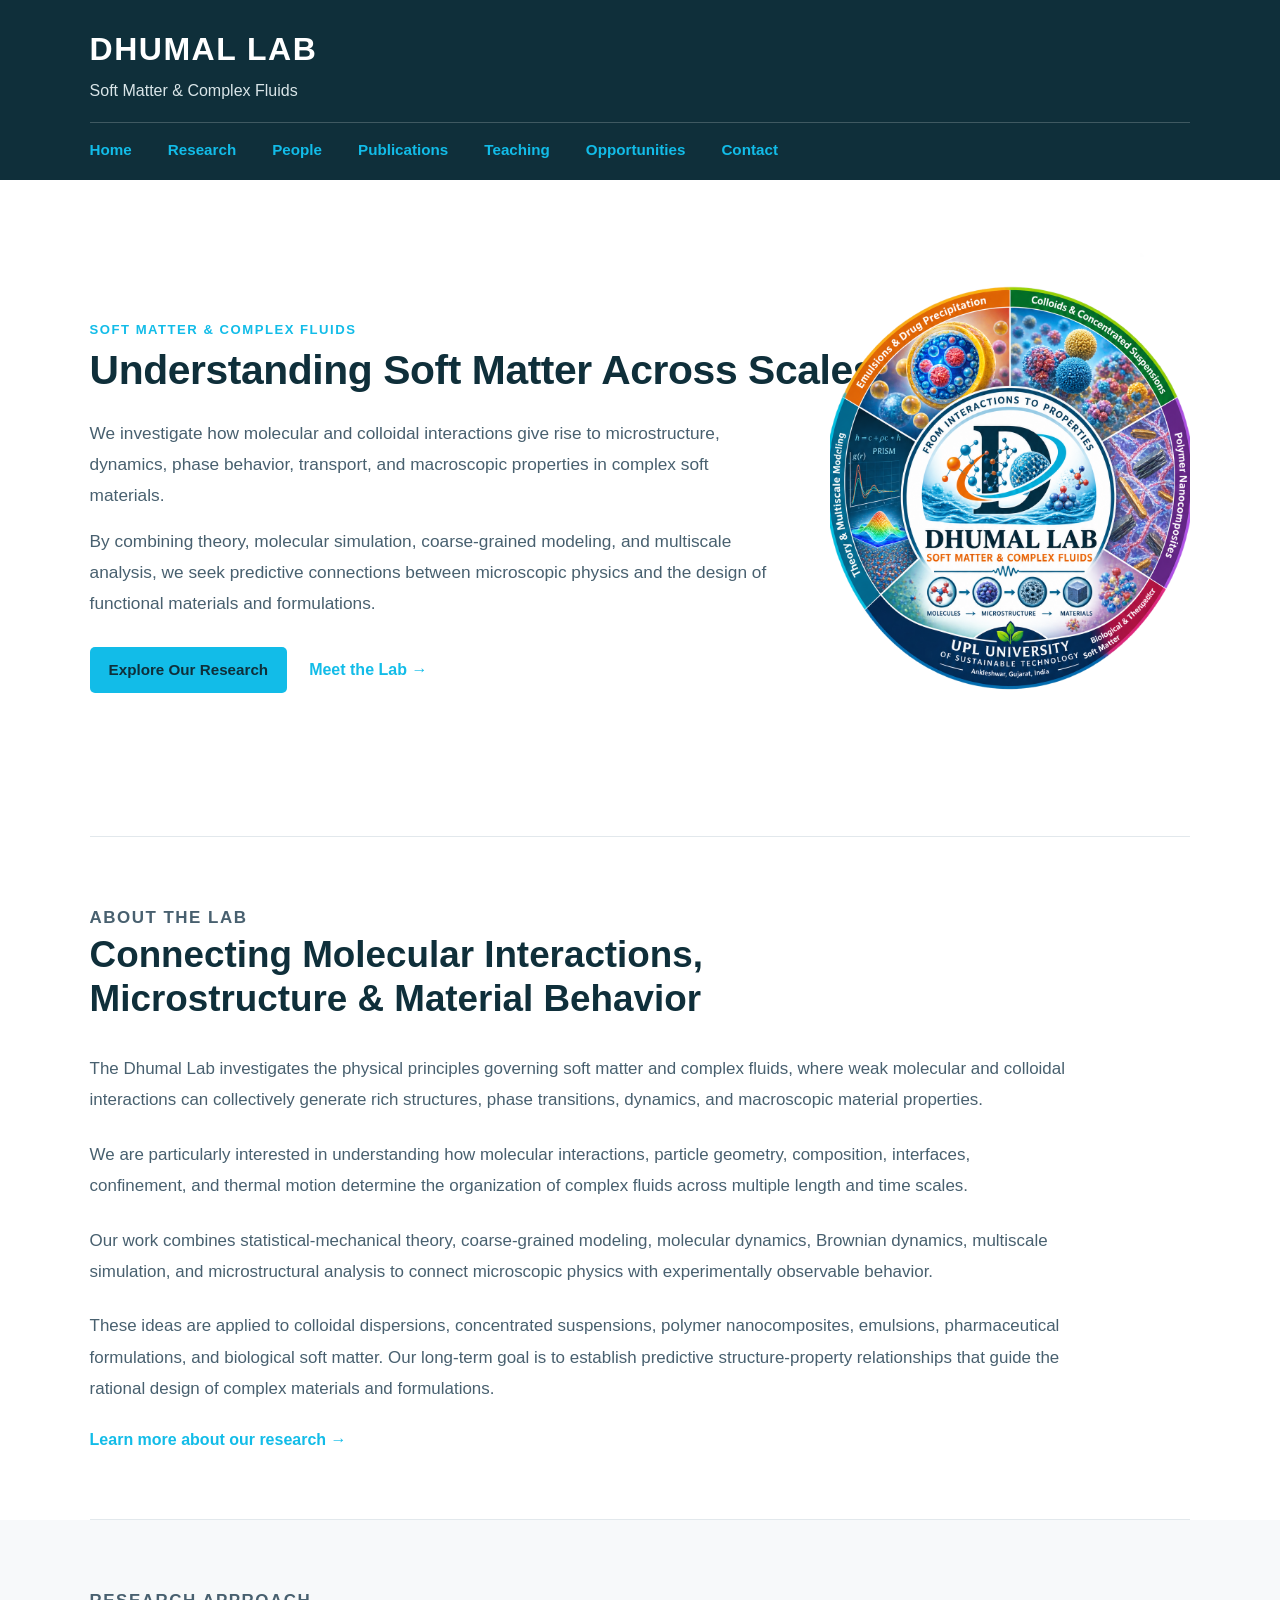
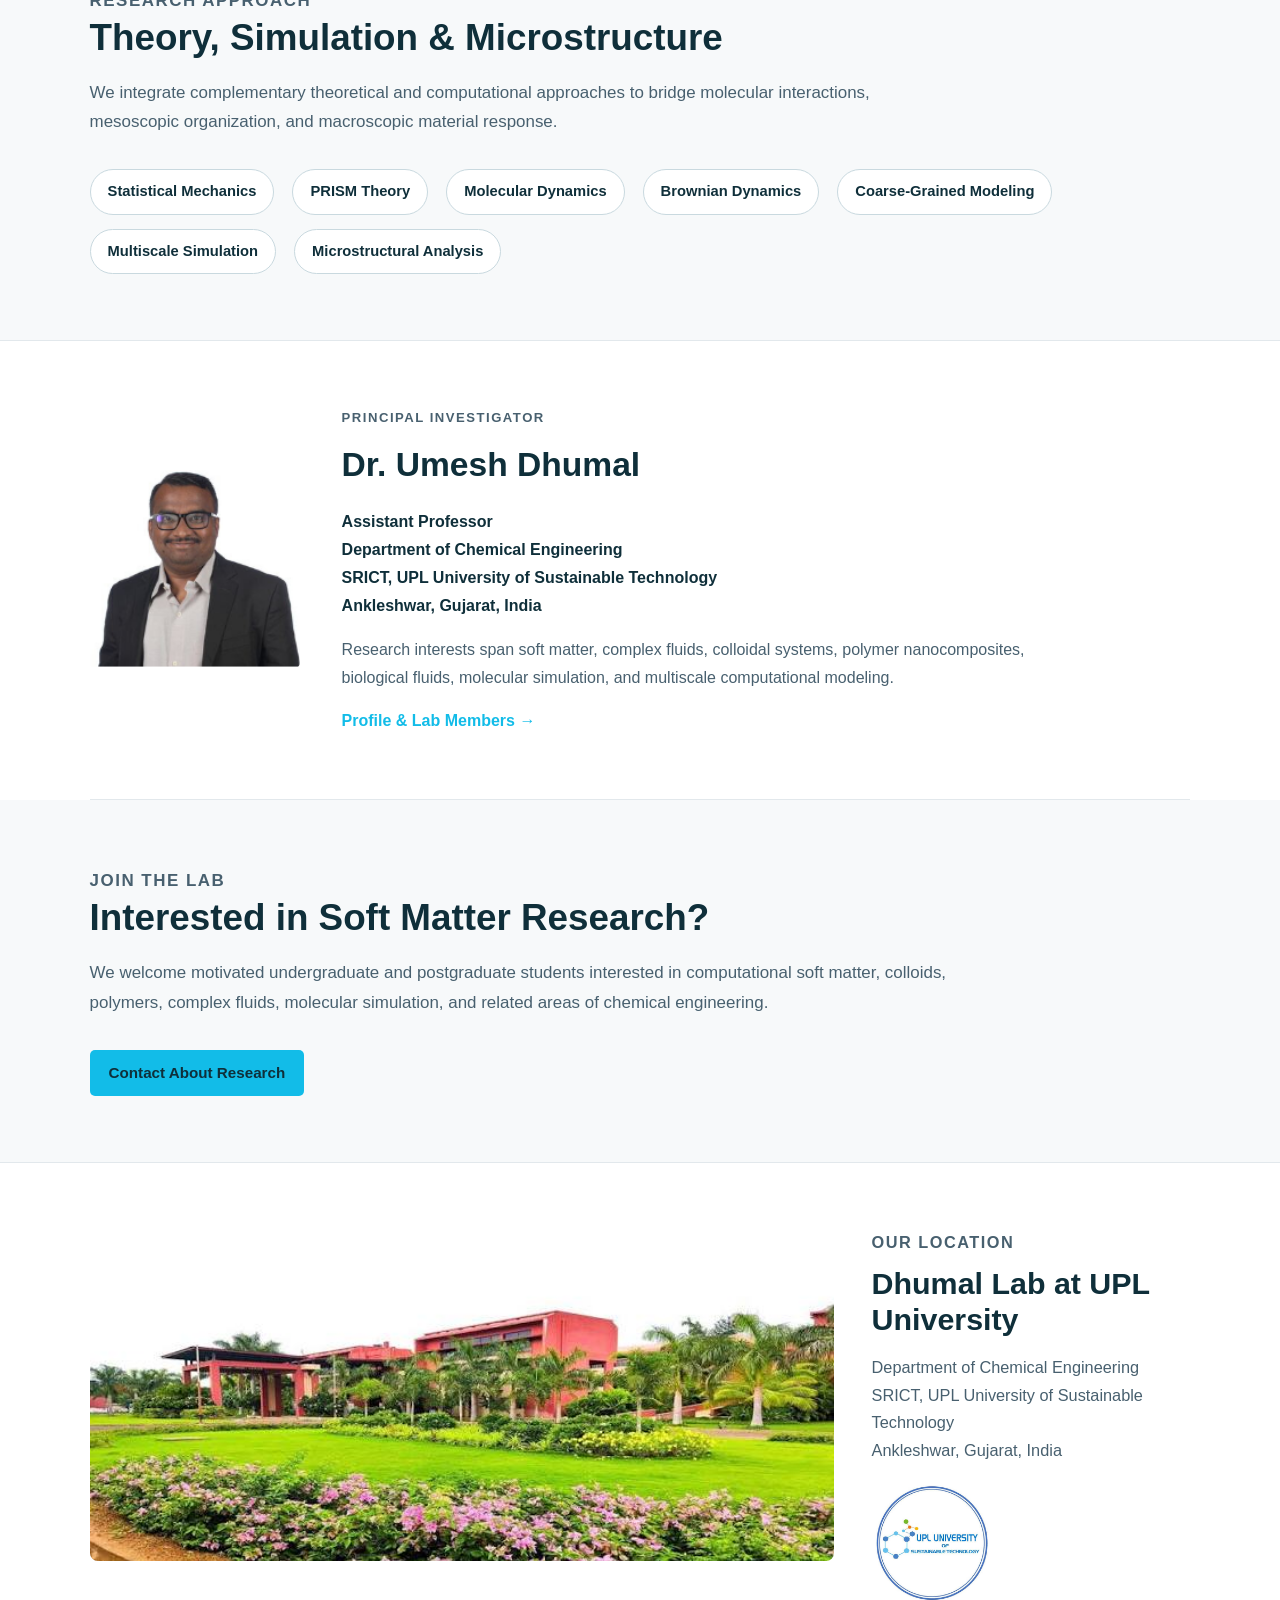
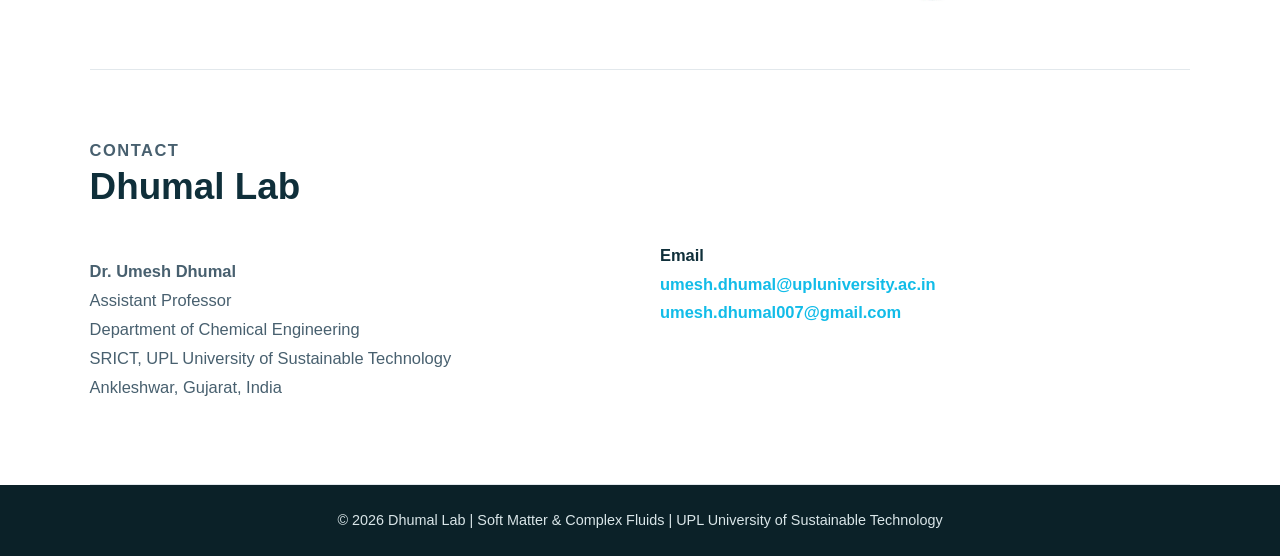
==== index.html @ 32ed4c81 "Update index.html" ====
<!DOCTYPE html>
<html lang="en">

<head>
    <meta charset="UTF-8">

    <meta name="viewport"
          content="width=device-width, initial-scale=1.0">

    <title>Dhumal Lab | Soft Matter &amp; Complex Fluids</title>

    <meta
        name="description"
        content="Dhumal Lab at UPL University of Sustainable Technology studies soft matter and complex fluids using theory, coarse-grained modeling, multiscale simulation, and microstructural analysis."
    >

    <link rel="stylesheet"
          href="./style.css?v=20260811-3">
</head>


<body>


<!-- =========================================================
     HEADER
     ========================================================= -->

<header class="site-header">

    <div class="header-inner">

        <div class="lab-identity">

            <h1>DHUMAL LAB</h1>

            <p>Soft Matter &amp; Complex Fluids</p>

        </div>


      <nav class="site-nav" aria-label="Main navigation">

    <a href="index.html">
        Home
    </a>

    <a href="research.html">
        Research
    </a>

    <a href="people.html">
        People
    </a>

    <a href="index.html#publications">
        Publications
    </a>

    <a href="index.html#teaching">
        Teaching
    </a>

    <a href="index.html#opportunities">
        Opportunities
    </a>

    <a href="index.html#contact">
        Contact
    </a>

</nav>
        </div>

</header>



<!-- =========================================================
     MAIN CONTENT
     ========================================================= -->

<main>


    <!-- =====================================================
         HERO
         ===================================================== -->

    <section class="hero-section">

        <div class="hero-content">


            <div class="hero-text">

                <p class="section-label">
                    Soft Matter &amp; Complex Fluids
                </p>


                <h2>
                    Understanding Soft Matter Across Scales
                </h2>


                <p class="hero-description">

                    We investigate how molecular and colloidal
                    interactions give rise to microstructure,
                    dynamics, phase behavior, transport, and
                    macroscopic properties in complex soft materials.

                </p>


                <p class="hero-description">

                    By combining theory, molecular simulation,
                    coarse-grained modeling, and multiscale analysis,
                    we seek predictive connections between microscopic
                    physics and the design of functional materials
                    and formulations.

                </p>


                <div class="hero-actions">

                    <a class="primary-button"
                       href="research.html">

                        Explore Our Research

                    </a>


                    <a class="text-link"
                       href="people.html">

                        Meet the Lab &rarr;

                    </a>

                </div>

            </div>



            <div class="hero-logo">

                <img
                    src="images/branding/DhumalLab_logo.png"
                    alt="Dhumal Lab Soft Matter and Complex Fluids logo"
                    width="420"
                >

            </div>


        </div>

    </section>



    <!-- =====================================================
         ABOUT THE LAB
         ===================================================== -->

    <section class="lab-overview-section">

        <div class="section-heading">

            <p class="section-label">
                About the Lab
            </p>


            <h2>
                Connecting Molecular Interactions,
                Microstructure &amp; Material Behavior
            </h2>

        </div>


        <div class="lab-overview-content">

            <p>

                The Dhumal Lab investigates the physical principles
                governing soft matter and complex fluids, where weak
                molecular and colloidal interactions can collectively
                generate rich structures, phase transitions, dynamics,
                and macroscopic material properties.

            </p>


            <p>

                We are particularly interested in understanding how
                molecular interactions, particle geometry, composition,
                interfaces, confinement, and thermal motion determine
                the organization of complex fluids across multiple
                length and time scales.

            </p>


            <p>

                Our work combines statistical-mechanical theory,
                coarse-grained modeling, molecular dynamics,
                Brownian dynamics, multiscale simulation, and
                microstructural analysis to connect microscopic physics
                with experimentally observable behavior.

            </p>


            <p>

                These ideas are applied to colloidal dispersions,
                concentrated suspensions, polymer nanocomposites,
                emulsions, pharmaceutical formulations, and
                biological soft matter. Our long-term goal is to
                establish predictive structure-property relationships
                that guide the rational design of complex materials
                and formulations.

            </p>


            <a class="text-link"
               href="research.html">

                Learn more about our research &rarr;

            </a>

        </div>

    </section>



    <!-- =====================================================
         RESEARCH APPROACH
         ===================================================== -->

    <section class="methods-section">

        <div class="section-heading">

            <p class="section-label">
                Research Approach
            </p>


            <h2>
                Theory, Simulation &amp; Microstructure
            </h2>


            <p>

                We integrate complementary theoretical and
                computational approaches to bridge molecular
                interactions, mesoscopic organization, and
                macroscopic material response.

            </p>

        </div>


        <div class="methods-list">

            <span>Statistical Mechanics</span>
            <span>PRISM Theory</span>
            <span>Molecular Dynamics</span>
            <span>Brownian Dynamics</span>
            <span>Coarse-Grained Modeling</span>
            <span>Multiscale Simulation</span>
            <span>Microstructural Analysis</span>

        </div>

    </section>



    <!-- =====================================================
         PRINCIPAL INVESTIGATOR
         ===================================================== -->

    <section class="home-people-preview">

        <div class="home-pi-grid">


            <div class="home-pi-photo">

                <img
                    src="images/people/umesh_dhumal.png"
                    alt="Dr. Umesh Dhumal"
                >

            </div>



            <div class="home-pi-text">

                <p class="section-label">
                    Principal Investigator
                </p>


                <h2>
                    Dr. Umesh Dhumal
                </h2>


                <p class="home-pi-position">

                    Assistant Professor<br>

                    Department of Chemical Engineering<br>

                    SRICT, UPL University of Sustainable Technology<br>

                    Ankleshwar, Gujarat, India

                </p>


                <p>

                    Research interests span soft matter,
                    complex fluids, colloidal systems,
                    polymer nanocomposites, biological fluids,
                    molecular simulation, and multiscale
                    computational modeling.

                </p>


                <a class="text-link"
                   href="people.html">

                    Profile &amp; Lab Members &rarr;

                </a>

            </div>


        </div>

    </section>



    <!-- =====================================================
         OPPORTUNITIES
         ===================================================== -->

    <section id="opportunities"
             class="home-opportunities">

        <div class="section-heading">

            <p class="section-label">
                Join the Lab
            </p>


            <h2>
                Interested in Soft Matter Research?
            </h2>


            <p>

                We welcome motivated undergraduate and postgraduate
                students interested in computational soft matter,
                colloids, polymers, complex fluids, molecular simulation,
                and related areas of chemical engineering.

            </p>

        </div>


        <a class="primary-button"
           href="mailto:umesh.dhumal@upluniversity.ac.in">

            Contact About Research

        </a>

    </section>



    <!-- =====================================================
         CAMPUS
         ===================================================== -->

    <section class="campus-section">

        <div class="campus-image">

            <img
                src="images/campus/UPL_image.jpeg"
                alt="UPL University of Sustainable Technology campus"
            >

        </div>


        <div class="campus-content">

            <p class="section-label">
                Our Location
            </p>


            <h2>
                Dhumal Lab at UPL University
            </h2>


            <p>

                Department of Chemical Engineering<br>

                SRICT, UPL University of Sustainable Technology<br>

                Ankleshwar, Gujarat, India

            </p>


            <div class="campus-university-logo">

                <img
                    src="images/branding/UPL_logo_circle.jpeg"
                    alt="UPL University of Sustainable Technology"
                >

            </div>

        </div>

    </section>



    <!-- =====================================================
         CONTACT
         ===================================================== -->

    <section id="contact"
             class="contact-section">

        <div class="section-heading">

            <p class="section-label">
                Contact
            </p>


            <h2>
                Dhumal Lab
            </h2>

        </div>


        <div class="contact-grid">

            <div>

                <p>

                    <strong>Dr. Umesh Dhumal</strong><br>

                    Assistant Professor<br>

                    Department of Chemical Engineering<br>

                    SRICT, UPL University of Sustainable Technology<br>

                    Ankleshwar, Gujarat, India

                </p>

            </div>


            <div>

                <p class="contact-email">

                    <strong>Email</strong><br>

                    <a href="mailto:umesh.dhumal@upluniversity.ac.in">
                        umesh.dhumal@upluniversity.ac.in
                    </a>

                    <br>

                    <a href="mailto:umesh.dhumal007@gmail.com">
                        umesh.dhumal007@gmail.com
                    </a>

                </p>

            </div>

        </div>

    </section>


</main>



<!-- =========================================================
     FOOTER
     ========================================================= -->

<footer>

    <p>
        &copy; 2026 Dhumal Lab |
        Soft Matter &amp; Complex Fluids |
        UPL University of Sustainable Technology
    </p>

</footer>


</body>

</html>
---- style.css ----
/* =========================================================
   DHUMAL LAB
   Main Stylesheet
   ========================================================= */


/* =========================================================
   GLOBAL
   ========================================================= */

* {
    box-sizing: border-box;
}

html {
    scroll-behavior: smooth;
}

body {
    margin: 0;

    font-family: Arial, Helvetica, sans-serif;
    line-height: 1.6;

    color: #1f2933;
    background-color: #ffffff;
}

img {
    display: block;
    max-width: 100%;
    height: auto;
}


/* =========================================================
   COLORS
   ========================================================= */

:root {
    --dark-teal: #0f2f3a;
    --dark-teal-2: #0b2128;

    --cyan: #12bce8;
    --orange: #f28c28;

    --text-dark: #1f2933;
    --text-medium: #48606f;
    --text-light: #d9e5e8;

    --light-bg: #f7f9fa;
    --lighter-bg: #fbfcfd;

    --border: #e2e8ec;
}


/* =========================================================
   HEADER
   ========================================================= */

.site-header {
    background-color: var(--dark-teal);
    color: #ffffff;

    padding: 24px 7% 18px;
}

.header-inner {
    width: 100%;
    max-width: 1220px;

    margin: 0 auto;
}

.lab-identity h1 {
    margin: 0;

    color: #ffffff;

    font-size: 2rem;
    font-weight: 700;
    letter-spacing: 1.5px;
}

.lab-identity p {
    margin: 3px 0 18px;

    color: var(--text-light);

    font-size: 1rem;
}


/* =========================================================
   NAVIGATION
   ========================================================= */

.site-nav {
    display: flex;
    flex-wrap: wrap;
    align-items: center;

    gap: 10px 36px;

    padding-top: 15px;

    border-top: 1px solid rgba(255, 255, 255, 0.20);
}

.site-nav a,
.site-nav a:link,
.site-nav a:visited {
    color: var(--cyan);

    text-decoration: none;

    font-size: 0.95rem;
    font-weight: 600;
}

.site-nav a:hover,
.site-nav a:focus,
.site-nav a:active {
    color: var(--orange);
}


/* =========================================================
   MAIN
   ========================================================= */

main {
    width: 86%;
    max-width: 1320px;

    margin: 0 auto;
}


/* =========================================================
   GENERAL SECTIONS
   ========================================================= */

section {
    padding: 66px 0;

    border-bottom: 1px solid var(--border);
}

.section-heading {
    max-width: 860px;

    margin-bottom: 32px;
}

.section-label {
    margin: 0 0 8px;

    color: var(--cyan);

    font-size: 0.82rem;
    font-weight: 700;

    letter-spacing: 1.5px;
    text-transform: uppercase;
}

.section-heading h2 {
    margin: 0 0 18px;

    color: var(--dark-teal);

    font-size: 2.3rem;
    line-height: 1.2;
}

.section-heading p {
    margin: 0;

    color: var(--text-medium);

    font-size: 1.06rem;
    line-height: 1.75;
}


/* =========================================================
   BUTTONS / LINKS
   ========================================================= */

.primary-button {
    display: inline-block;

    padding: 11px 19px;

    background-color: var(--cyan);
    color: var(--dark-teal);

    text-decoration: none;

    border-radius: 5px;

    font-size: 0.95rem;
    font-weight: 700;
}

.primary-button:hover,
.primary-button:focus {
    background-color: var(--orange);
    color: #ffffff;
}

.text-link,
.text-link:link,
.text-link:visited {
    color: var(--cyan);

    text-decoration: none;

    font-weight: 700;
}

.text-link:hover,
.text-link:focus {
    color: var(--orange);
}


/* =========================================================
   HERO
   ========================================================= */

.hero-section {
    padding-top: 56px;
    padding-bottom: 60px;
}

.hero-content {
    display: grid;

    grid-template-columns: minmax(0, 1.55fr) minmax(360px, 0.75fr);

    gap: 48px;

    align-items: center;
}

.hero-text {
    min-width: 0;
}

.hero-text h2 {
    margin: 0 0 26px;

    color: var(--dark-teal);

    font-size: 2.55rem;
    line-height: 1.08;

    letter-spacing: -0.4px;

    white-space: nowrap;
}

.hero-description {
    max-width: 760px;

    margin: 0 0 16px;

    color: var(--text-medium);

    font-size: 1.08rem;
    line-height: 1.78;
}

.hero-actions {
    display: flex;
    flex-wrap: wrap;
    align-items: center;

    gap: 22px;

    margin-top: 28px;
}


/* =========================================================
   HERO LAB LOGO
   ========================================================= */

.hero-logo {
    width: 100%;

    display: flex;
    justify-content: center;
    align-items: center;

    padding: 0;
}

.hero-logo img {
    width: 100%;
    max-width: 420px;
    height: auto;

    object-fit: contain;

    margin: 0 auto;
}


/* =========================================================
   ABOUT LAB
   ========================================================= */

.lab-overview-content {
    max-width: 980px;
}

.lab-overview-content p {
    margin: 0 0 23px;

    color: var(--text-medium);

    font-size: 1.06rem;
    line-height: 1.85;
}


/* =========================================================
   METHODS / RESEARCH APPROACH
   ========================================================= */

.methods-section {
    background-color: var(--light-bg);

    margin-left: -8.2%;
    margin-right: -8.2%;

    padding-left: 8.2%;
    padding-right: 8.2%;
}

.methods-list {
    display: flex;
    flex-wrap: wrap;

    gap: 14px 18px;
}

.methods-list span {
    display: inline-block;

    padding: 10px 17px;

    background-color: #ffffff;

    border: 1px solid #c9d9df;
    border-radius: 24px;

    color: var(--dark-teal);

    font-size: 0.92rem;
    font-weight: 600;
}


/* =========================================================
   HOMEPAGE PI PREVIEW
   ========================================================= */

.home-pi-grid {
    display: grid;

    grid-template-columns: 210px 1fr;

    gap: 42px;

    align-items: center;
}

.home-pi-photo img {
    width: 100%;
    max-width: 210px;

    border-radius: 8px;
}

.home-pi-text h2 {
    margin: 0 0 14px;

    color: var(--dark-teal);

    font-size: 2.1rem;
}

.home-pi-text p {
    max-width: 720px;

    color: var(--text-medium);

    line-height: 1.75;
}

.home-pi-position {
    color: var(--dark-teal) !important;

    font-weight: 600;
}


/* =========================================================
   OPPORTUNITIES
   ========================================================= */

.home-opportunities {
    background-color: var(--light-bg);

    margin-left: -8.2%;
    margin-right: -8.2%;

    padding-left: 8.2%;
    padding-right: 8.2%;
}


/* =========================================================
   CAMPUS
   ========================================================= */

.campus-section {
    display: grid;

    grid-template-columns: minmax(0, 1.4fr) minmax(240px, 0.6fr);

    gap: 38px;

    align-items: center;
}

.campus-image {
    overflow: hidden;

    border-radius: 8px;
}

.campus-image img {
    width: 100%;
    height: 290px;

    object-fit: cover;
}

.campus-content h2 {
    margin: 0 0 16px;

    color: var(--dark-teal);

    font-size: 1.9rem;
    line-height: 1.2;
}

.campus-content p {
    color: var(--text-medium);

    font-size: 1.02rem;
    line-height: 1.7;
}

.campus-university-logo {
    display: flex;
    justify-content: flex-start;

    margin-top: 18px;
}

.campus-university-logo img {
    width: 120px;
    height: 120px;

    object-fit: contain;

    border-radius: 50%;
}


/* =========================================================
   CONTACT
   ========================================================= */

.contact-grid {
    display: grid;

    grid-template-columns: 1fr 1fr;

    gap: 40px;
}

.contact-section p {
    color: var(--text-medium);

    font-size: 1.03rem;
    line-height: 1.75;
}

.contact-email {
    margin-top: 0;
}

.contact-email strong {
    color: var(--dark-teal);
}

.contact-email a,
.contact-email a:link,
.contact-email a:visited {
    color: var(--cyan);

    text-decoration: none;

    font-weight: 600;
}

.contact-email a:hover,
.contact-email a:focus {
    color: var(--orange);
}


/* =========================================================
   RESEARCH PAGE
   ========================================================= */

.page-intro {
    display: grid;

    grid-template-columns: 1fr 0.8fr;

    gap: 45px;

    align-items: center;
}

.research-theme-large img {
    width: 100%;
    max-width: 500px;

    object-fit: contain;
}

.research-grid {
    display: grid;

    grid-template-columns: repeat(2, minmax(0, 1fr));

    gap: 30px;
}

.research-card {
    overflow: hidden;

    background-color: #ffffff;

    border: 1px solid var(--border);
    border-radius: 8px;
}

.research-image {
    min-height: 250px;

    display: flex;
    align-items: center;
    justify-content: center;

    padding: 20px;

    background-color: var(--lighter-bg);

    border-bottom: 1px solid var(--border);
}

.research-image img {
    width: 100%;
    max-height: 275px;

    object-fit: contain;
}

.research-card-content {
    padding: 25px 27px 28px;
}

.research-card-label {
    margin: 0 0 7px;

    color: var(--orange);

    font-size: 0.78rem;
    font-weight: 700;

    text-transform: uppercase;
}

.research-card h3 {
    margin: 0 0 15px;

    color: var(--dark-teal);

    font-size: 1.35rem;
}

.research-card p {
    margin: 0;

    color: var(--text-medium);

    line-height: 1.7;
}


/* =========================================================
   PREVIOUS RESEARCH
   ========================================================= */

.past-research-preview {
    background-color: var(--light-bg);

    margin-left: -8.2%;
    margin-right: -8.2%;

    padding-left: 8.2%;
    padding-right: 8.2%;
}

.past-research-grid {
    display: grid;

    grid-template-columns: repeat(2, minmax(0, 1fr));

    gap: 28px;
}

.past-research-item {
    padding: 22px;

    background-color: #ffffff;

    border: 1px solid var(--border);
    border-radius: 8px;
}

.past-research-item img {
    width: 100%;
    height: 230px;

    margin-bottom: 18px;

    object-fit: contain;
}

.past-research-item h3 {
    margin: 0 0 12px;

    color: var(--dark-teal);

    font-size: 1.25rem;
}

.past-research-item p {
    margin: 0;

    color: var(--text-medium);

    line-height: 1.7;
}


/* =========================================================
   PEOPLE PAGE
   ========================================================= */

.page-intro-simple {
    padding-bottom: 50px;
}

.person-profile {
    display: grid;

    grid-template-columns: 270px 1fr;

    gap: 42px;

    align-items: start;
}

.person-photo img {
    width: 100%;
    max-width: 270px;

    border-radius: 8px;
}

.person-details h3 {
    margin: 0 0 10px;

    color: var(--dark-teal);

    font-size: 1.65rem;
}

.person-title {
    color: var(--dark-teal) !important;

    font-weight: 600;
}

.person-details p {
    max-width: 760px;

    color: var(--text-medium);

    line-height: 1.75;
}

.person-contact {
    margin-top: 24px;
}

.person-contact a,
.person-contact a:link,
.person-contact a:visited {
    color: var(--cyan);

    text-decoration: none;

    font-weight: 600;
}

.person-contact a:hover,
.person-contact a:focus {
    color: var(--orange);
}


/* =========================================================
   PROFILE RESEARCH INTERESTS
   ========================================================= */

.profile-research-block {
    margin-top: 24px;
}

.profile-research-block h4 {
    margin: 0 0 12px;

    color: var(--dark-teal);

    font-size: 1.05rem;
    font-weight: 700;
}

.profile-research-block p {
    margin-top: 0;
    margin-bottom: 18px;
}


/* =========================================================
   COMPACT SECTION HEADINGS
   ========================================================= */

.compact-heading {
    margin-bottom: 18px;
}

.compact-heading h2 {
    margin-bottom: 0;

    font-size: 1.4rem;
}


/* =========================================================
   EDUCATION & PROFESSIONAL EXPERIENCE
   ========================================================= */

.academic-list {
    max-width: 1000px;
}

.academic-item {
    padding: 16px 0;

    border-bottom: 1px solid var(--border);
}

.academic-item:first-child {
    padding-top: 0;
}

.academic-item:last-child {
    border-bottom: none;
}

.academic-item h3 {
    margin: 0 0 5px;

    color: var(--dark-teal);

    font-size: 1rem;
    font-weight: 700;
    line-height: 1.4;
}

.academic-year {
    display: inline-block;

    min-width: 110px;

    margin-right: 12px;

    color: var(--orange);

    font-size: 0.92rem;
    font-weight: 700;
}

.academic-institution {
    margin: 0 0 0 122px !important;

    color: var(--text-medium) !important;

    font-size: 0.95rem !important;
    line-height: 1.55 !important;
}

.academic-honor {
    margin: 2px 0 0 122px !important;

    color: var(--text-medium) !important;

    font-size: 0.91rem !important;
    font-style: italic;
    line-height: 1.5 !important;
}

.experience-section {
    background-color: var(--light-bg);

    margin-left: -8.2%;
    margin-right: -8.2%;

    padding-left: 8.2%;
    padding-right: 8.2%;
}


/* =========================================================
   PEOPLE INTERESTS / EXPERTISE
   ========================================================= */

.people-interests-section {
    background-color: var(--light-bg);

    margin-left: -8.2%;
    margin-right: -8.2%;

    padding-left: 8.2%;
    padding-right: 8.2%;
}


/* =========================================================
   STUDENTS PLACEHOLDER
   ========================================================= */

.students-placeholder {
    max-width: 760px;

    padding: 20px 22px;

    background-color: var(--light-bg);

    border: 1px solid var(--border);
    border-radius: 8px;
}

.students-placeholder p {
    margin: 0;

    color: var(--text-medium);
}


/* =========================================================
   FOOTER
   ========================================================= */

footer {
    background-color: var(--dark-teal-2);
    color: var(--text-light);

    text-align: center;

    padding: 24px 7%;
}

footer p {
    margin: 0;

    font-size: 0.9rem;
}


/* =========================================================
   TABLET
   ========================================================= */

@media (max-width: 1100px) {

    .hero-text h2 {
        font-size: 2.2rem;
    }

    .hero-logo img {
        max-width: 360px;
    }
}


@media (max-width: 950px) {

    .hero-content {
        grid-template-columns: 1fr;
    }

    .hero-text h2 {
        white-space: normal;
        font-size: 2.4rem;
    }

    .hero-logo img {
        max-width: 330px;
    }

    .campus-section,
    .page-intro {
        grid-template-columns: 1fr;
    }

    .research-grid,
    .past-research-grid {
        grid-template-columns: 1fr;
    }

    .home-pi-grid {
        grid-template-columns: 1fr;
    }

    .home-pi-photo img {
        max-width: 190px;
    }
}


/* =========================================================
   MOBILE
   ========================================================= */

@media (max-width: 650px) {

    main {
        width: 90%;
    }

    section {
        padding: 52px 0;
    }

    .lab-identity h1 {
        font-size: 1.65rem;
    }

    .lab-identity p {
        font-size: 0.9rem;
    }

    .site-nav {
        gap: 8px 18px;
    }

    .site-nav a {
        font-size: 0.88rem;
    }

    .hero-text h2 {
        font-size: 2rem;
        white-space: normal;
    }

    .hero-logo img {
        max-width: 280px;
    }

    .hero-actions {
        flex-direction: column;
        align-items: flex-start;

        gap: 14px;
    }

    .methods-section,
    .past-research-preview,
    .home-opportunities,
    .people-interests-section,
    .experience-section {
        margin-left: -6%;
        margin-right: -6%;

        padding-left: 6%;
        padding-right: 6%;
    }

    .contact-grid,
    .person-profile {
        grid-template-columns: 1fr;
    }

    .person-photo img {
        max-width: 230px;
    }

    .campus-image img {
        height: 220px;
    }

    .campus-university-logo img {
        width: 100px;
        height: 100px;
    }

    .compact-heading h2 {
        font-size: 1.3rem;
    }

    .academic-year {
        display: block;

        min-width: 0;

        margin-right: 0;
        margin-bottom: 3px;
    }

    .academic-institution,
    .academic-honor {
        margin-left: 0 !important;
    }
}
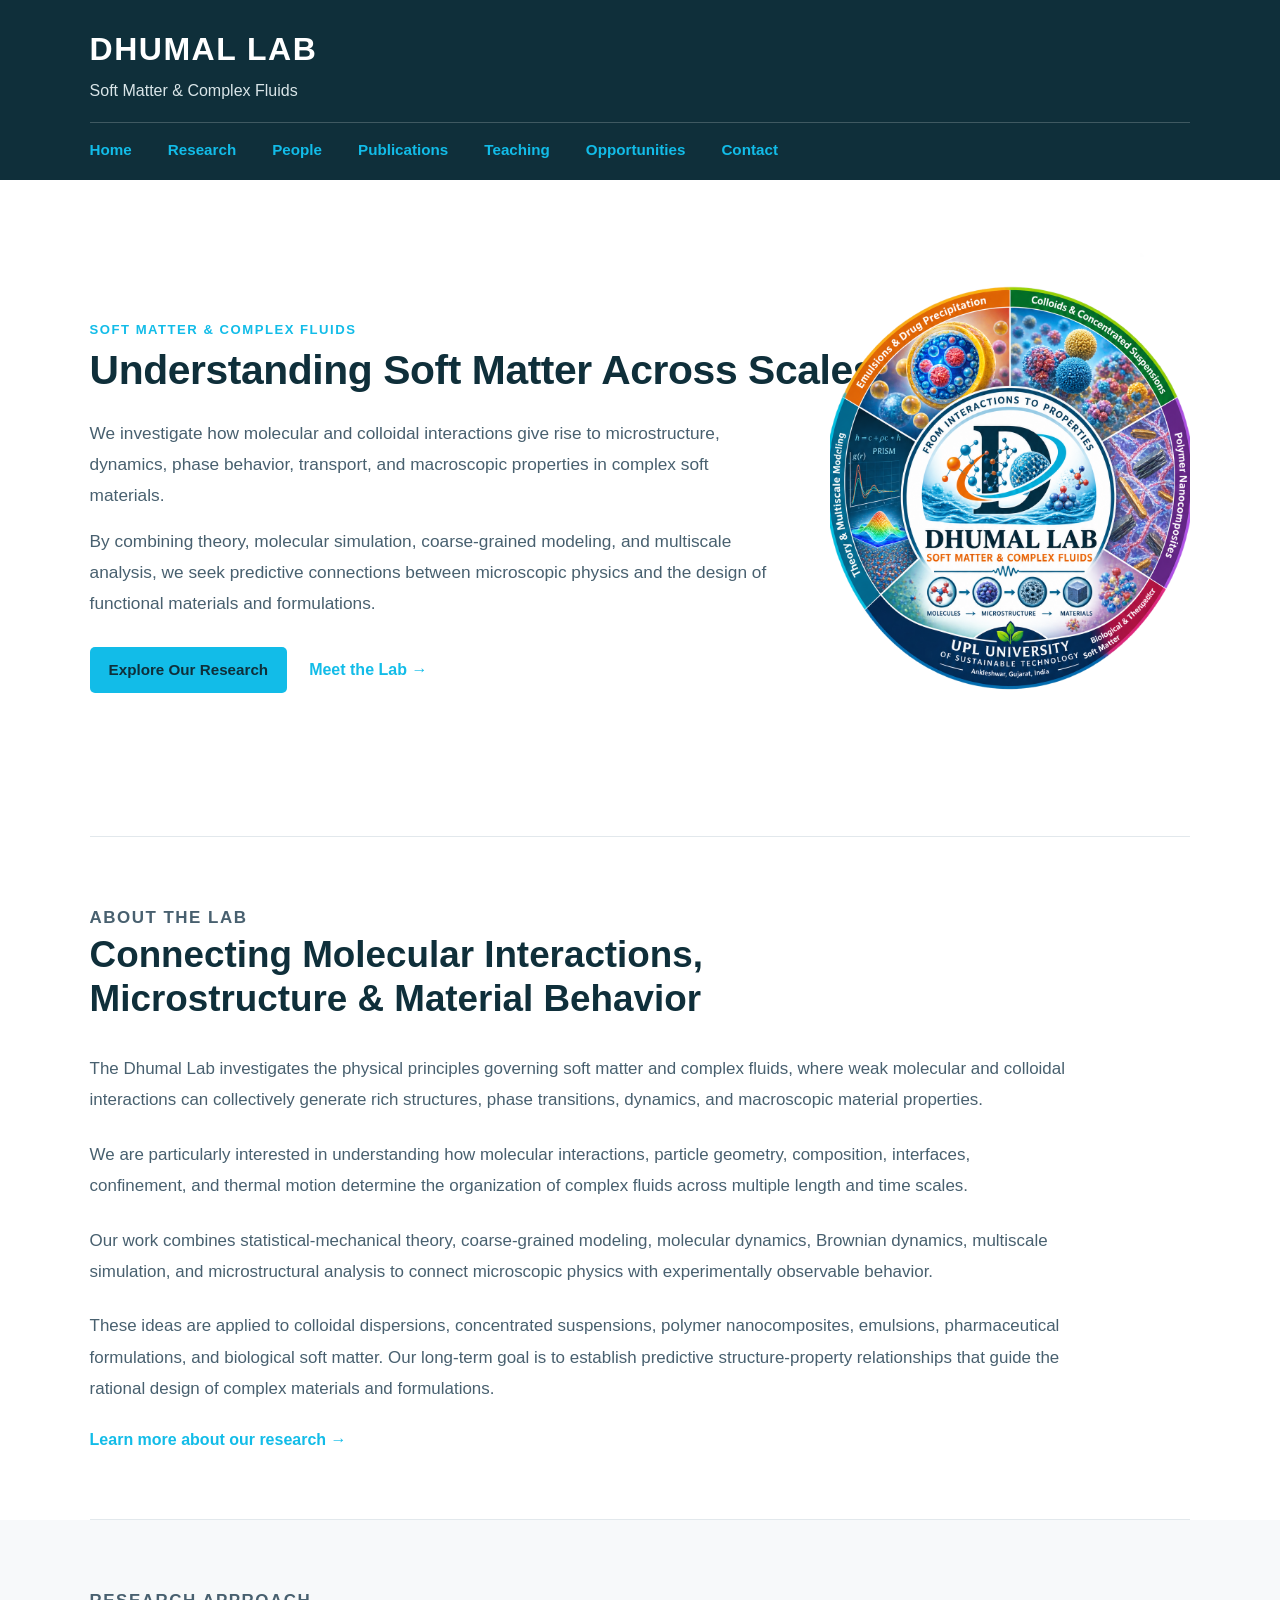
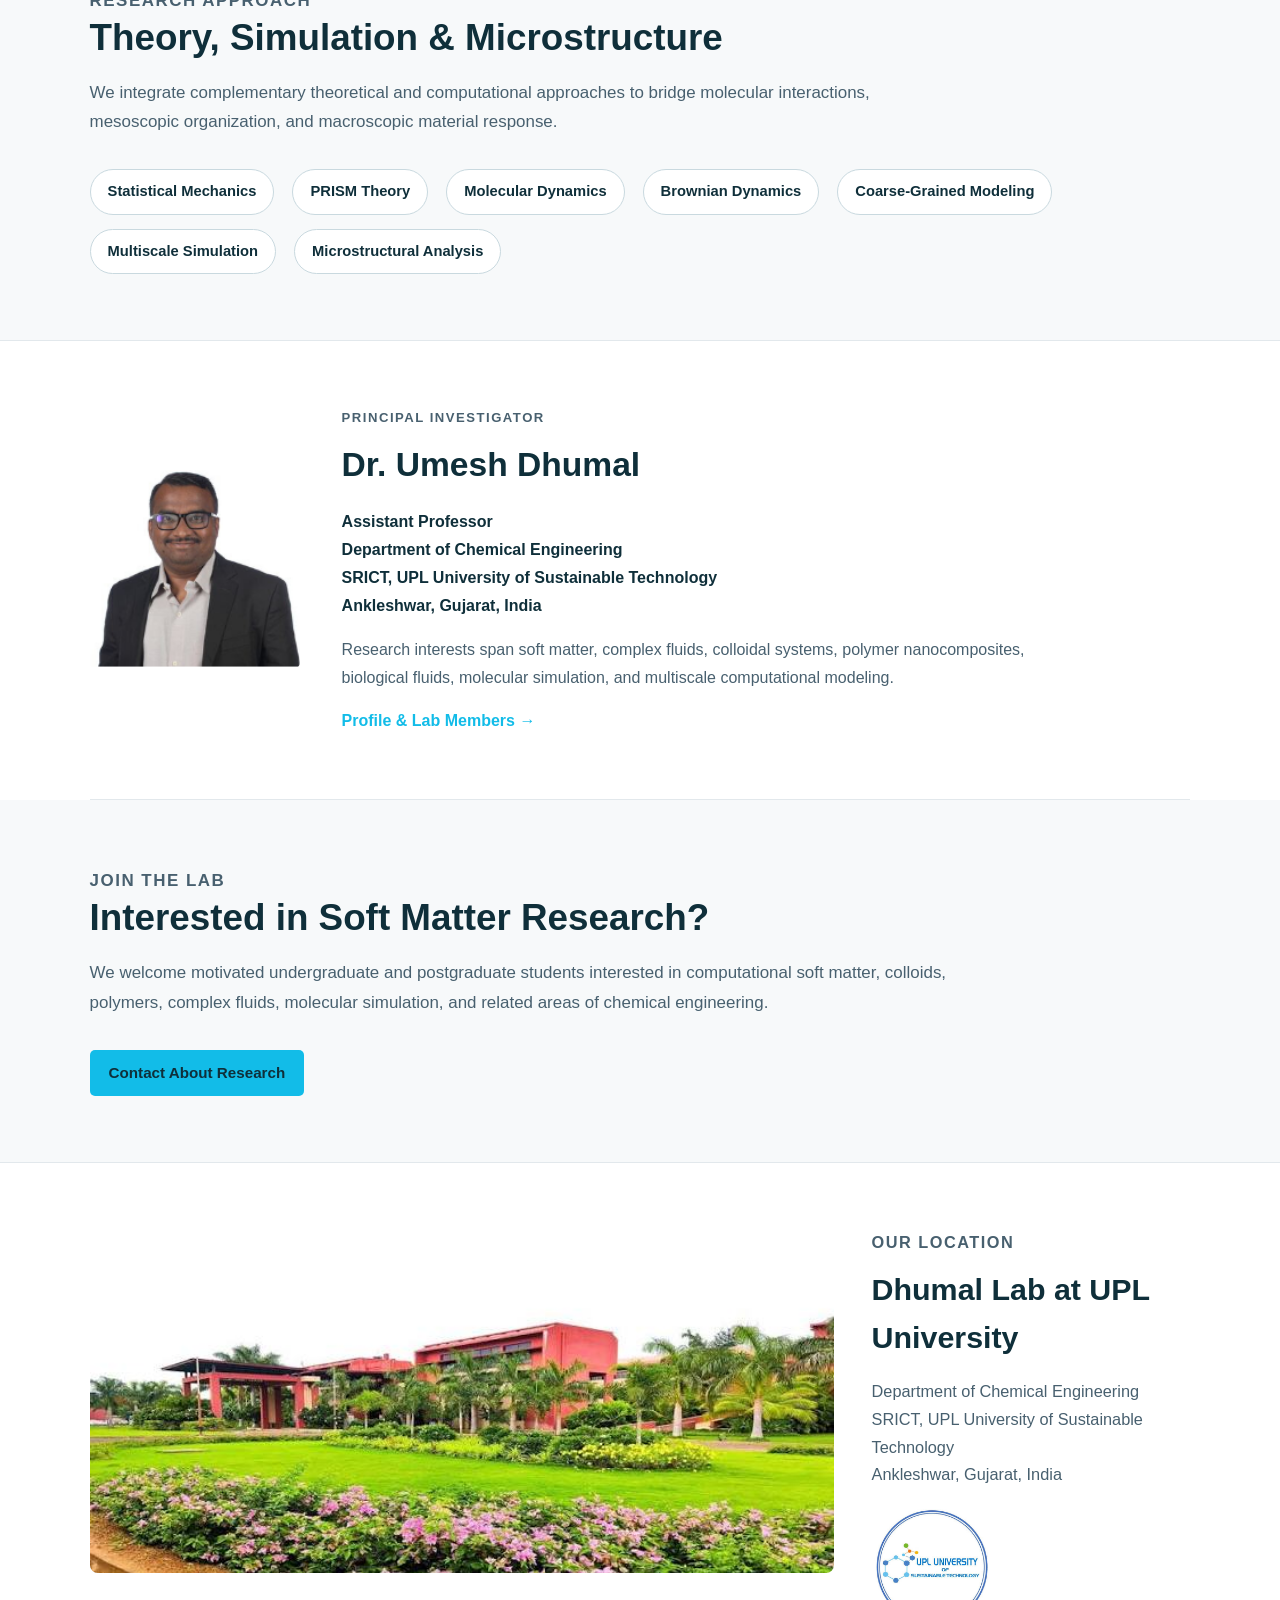
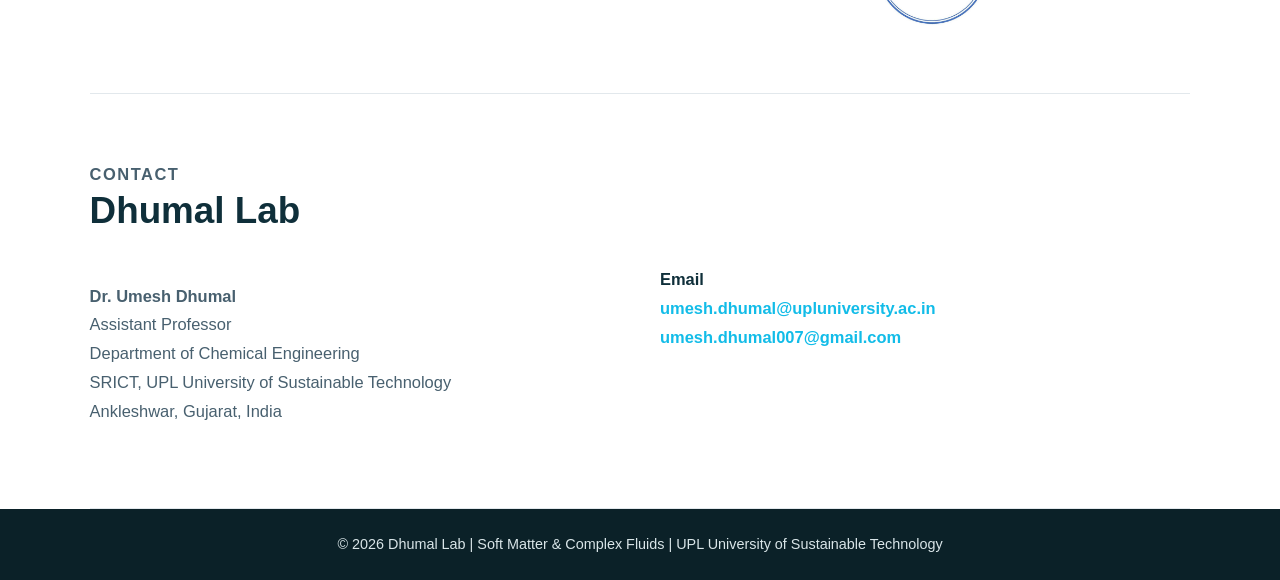
==== commit a4920e8d: "Update index.html" ====
--- a/index.html
+++ b/index.html
@@ -39,34 +39,48 @@
         </div>
 
 
-      <nav class="site-nav" aria-label="Main navigation">
-
-    <a href="index.html">
+<nav class="site-nav" aria-label="Main navigation">
+
+    <a href="/DhumalLab_SoftMatter/index.html">
+
         Home
+
     </a>
 
-    <a href="research.html">
+    <a href="/DhumalLab_SoftMatter/research.html">
+
         Research
+
     </a>
 
-    <a href="people.html">
+    <a href="/DhumalLab_SoftMatter/people.html">
+
         People
+
     </a>
 
-    <a href="index.html#publications">
+    <a href="/DhumalLab_SoftMatter/publications.html">
+
         Publications
+
     </a>
-
-    <a href="index.html#teaching">
-        Teaching
+     
+    <a href="/DhumalLab_SoftMatter/teaching.html">
+     
+         Teaching
+           
+     </a>
+
+    <a href="/DhumalLab_SoftMatter/index.html#opportunities">
+
+        Opportunities
+
     </a>
 
-    <a href="index.html#opportunities">
-        Opportunities
-    </a>
-
-    <a href="index.html#contact">
+    <a href="/DhumalLab_SoftMatter/index.html#contact">
+
         Contact
+
     </a>
 
 </nav>
--- a/style.css
+++ b/style.css
@@ -1,11 +1,11 @@
 /* =========================================================
    DHUMAL LAB
-   Main Stylesheet
-   ========================================================= */
-
-
-/* =========================================================
-   GLOBAL
+   Main Website Stylesheet
+   ========================================================= */
+
+
+/* =========================================================
+   1. GLOBAL
    ========================================================= */
 
 * {
@@ -34,7 +34,7 @@
 
 
 /* =========================================================
-   COLORS
+   2. COLORS
    ========================================================= */
 
 :root {
@@ -56,7 +56,7 @@
 
 
 /* =========================================================
-   HEADER
+   3. HEADER
    ========================================================= */
 
 .site-header {
@@ -93,7 +93,7 @@
 
 
 /* =========================================================
-   NAVIGATION
+   4. NAVIGATION
    ========================================================= */
 
 .site-nav {
@@ -127,7 +127,7 @@
 
 
 /* =========================================================
-   MAIN
+   5. MAIN
    ========================================================= */
 
 main {
@@ -139,7 +139,7 @@
 
 
 /* =========================================================
-   GENERAL SECTIONS
+   6. GENERAL SECTIONS
    ========================================================= */
 
 section {
@@ -186,7 +186,22 @@
 
 
 /* =========================================================
-   BUTTONS / LINKS
+   7. COMPACT HEADINGS
+   ========================================================= */
+
+.compact-heading {
+    margin-bottom: 20px;
+}
+
+.compact-heading h2 {
+    margin-bottom: 8px;
+
+    font-size: 1.45rem;
+}
+
+
+/* =========================================================
+   8. BUTTONS / LINKS
    ========================================================= */
 
 .primary-button {
@@ -228,7 +243,7 @@
 
 
 /* =========================================================
-   HERO
+   9. HERO
    ========================================================= */
 
 .hero-section {
@@ -239,7 +254,9 @@
 .hero-content {
     display: grid;
 
-    grid-template-columns: minmax(0, 1.55fr) minmax(360px, 0.75fr);
+    grid-template-columns:
+        minmax(0, 1.55fr)
+        minmax(360px, 0.75fr);
 
     gap: 48px;
 
@@ -286,7 +303,7 @@
 
 
 /* =========================================================
-   HERO LAB LOGO
+   10. HERO LAB LOGO
    ========================================================= */
 
 .hero-logo {
@@ -295,8 +312,6 @@
     display: flex;
     justify-content: center;
     align-items: center;
-
-    padding: 0;
 }
 
 .hero-logo img {
@@ -311,7 +326,7 @@
 
 
 /* =========================================================
-   ABOUT LAB
+   11. ABOUT LAB
    ========================================================= */
 
 .lab-overview-content {
@@ -329,7 +344,7 @@
 
 
 /* =========================================================
-   METHODS / RESEARCH APPROACH
+   12. METHODS / RESEARCH APPROACH
    ========================================================= */
 
 .methods-section {
@@ -367,7 +382,7 @@
 
 
 /* =========================================================
-   HOMEPAGE PI PREVIEW
+   13. HOMEPAGE PI PREVIEW
    ========================================================= */
 
 .home-pi-grid {
@@ -411,7 +426,7 @@
 
 
 /* =========================================================
-   OPPORTUNITIES
+   14. OPPORTUNITIES
    ========================================================= */
 
 .home-opportunities {
@@ -426,13 +441,15 @@
 
 
 /* =========================================================
-   CAMPUS
+   15. CAMPUS
    ========================================================= */
 
 .campus-section {
     display: grid;
 
-    grid-template-columns: minmax(0, 1.4fr) minmax(240px, 0.6fr);
+    grid-template-columns:
+        minmax(0, 1.4fr)
+        minmax(240px, 0.6fr);
 
     gap: 38px;
 
@@ -458,7 +475,6 @@
     color: var(--dark-teal);
 
     font-size: 1.9rem;
-    line-height: 1.2;
 }
 
 .campus-content p {
@@ -486,7 +502,7 @@
 
 
 /* =========================================================
-   CONTACT
+   16. CONTACT
    ========================================================= */
 
 .contact-grid {
@@ -529,7 +545,7 @@
 
 
 /* =========================================================
-   RESEARCH PAGE
+   17. RESEARCH PAGE INTRO
    ========================================================= */
 
 .page-intro {
@@ -540,6 +556,10 @@
     gap: 45px;
 
     align-items: center;
+}
+
+.page-intro-simple {
+    padding-bottom: 50px;
 }
 
 .research-theme-large img {
@@ -549,6 +569,11 @@
     object-fit: contain;
 }
 
+
+/* =========================================================
+   18. RESEARCH CARDS
+   ========================================================= */
+
 .research-grid {
     display: grid;
 
@@ -620,7 +645,7 @@
 
 
 /* =========================================================
-   PREVIOUS RESEARCH
+   19. PREVIOUS RESEARCH
    ========================================================= */
 
 .past-research-preview {
@@ -677,12 +702,8 @@
 
 
 /* =========================================================
-   PEOPLE PAGE
-   ========================================================= */
-
-.page-intro-simple {
-    padding-bottom: 50px;
-}
+   20. PEOPLE PAGE
+   ========================================================= */
 
 .person-profile {
     display: grid;
@@ -737,16 +758,6 @@
     font-weight: 600;
 }
 
-.person-contact a:hover,
-.person-contact a:focus {
-    color: var(--orange);
-}
-
-
-/* =========================================================
-   PROFILE RESEARCH INTERESTS
-   ========================================================= */
-
 .profile-research-block {
     margin-top: 24px;
 }
@@ -757,7 +768,6 @@
     color: var(--dark-teal);
 
     font-size: 1.05rem;
-    font-weight: 700;
 }
 
 .profile-research-block p {
@@ -767,22 +777,7 @@
 
 
 /* =========================================================
-   COMPACT SECTION HEADINGS
-   ========================================================= */
-
-.compact-heading {
-    margin-bottom: 18px;
-}
-
-.compact-heading h2 {
-    margin-bottom: 0;
-
-    font-size: 1.4rem;
-}
-
-
-/* =========================================================
-   EDUCATION & PROFESSIONAL EXPERIENCE
+   21. EDUCATION / EXPERIENCE
    ========================================================= */
 
 .academic-list {
@@ -809,8 +804,6 @@
     color: var(--dark-teal);
 
     font-size: 1rem;
-    font-weight: 700;
-    line-height: 1.4;
 }
 
 .academic-year {
@@ -832,7 +825,6 @@
     color: var(--text-medium) !important;
 
     font-size: 0.95rem !important;
-    line-height: 1.55 !important;
 }
 
 .academic-honor {
@@ -841,11 +833,12 @@
     color: var(--text-medium) !important;
 
     font-size: 0.91rem !important;
+
     font-style: italic;
-    line-height: 1.5 !important;
-}
-
-.experience-section {
+}
+
+.experience-section,
+.people-interests-section {
     background-color: var(--light-bg);
 
     margin-left: -8.2%;
@@ -855,12 +848,139 @@
     padding-right: 8.2%;
 }
 
-
-/* =========================================================
-   PEOPLE INTERESTS / EXPERTISE
-   ========================================================= */
-
-.people-interests-section {
+.students-placeholder {
+    max-width: 760px;
+
+    padding: 20px 22px;
+
+    background-color: var(--light-bg);
+
+    border: 1px solid var(--border);
+    border-radius: 8px;
+}
+
+
+/* =========================================================
+   22. PUBLICATIONS PAGE
+   ========================================================= */
+
+.publication-section-heading {
+    max-width: 860px;
+
+    margin-bottom: 26px;
+}
+
+.publication-section-heading h2 {
+    margin: 0;
+
+    color: var(--dark-teal);
+
+    font-size: 1.6rem;
+}
+
+.publication-list {
+    max-width: 1080px;
+}
+
+.publication-item {
+    display: grid;
+
+    grid-template-columns: 38px 1fr;
+
+    gap: 15px;
+
+    padding: 18px 0;
+
+    border-bottom: 1px solid var(--border);
+}
+
+.publication-item:first-child {
+    padding-top: 0;
+}
+
+.publication-item:last-child {
+    border-bottom: none;
+}
+
+.publication-number {
+    color: var(--orange);
+
+    font-size: 0.9rem;
+    font-weight: 700;
+}
+
+.publication-item p {
+    margin: 0;
+
+    color: var(--text-medium);
+
+    font-size: 0.98rem;
+    line-height: 1.75;
+}
+
+.publication-title {
+    color: var(--dark-teal);
+
+    font-weight: 600;
+}
+
+.publication-journal {
+    color: var(--text-dark);
+
+    font-style: italic;
+}
+
+.publication-status {
+    color: var(--orange);
+
+    font-weight: 600;
+}
+
+.publication-link,
+.publication-link:link,
+.publication-link:visited {
+    display: inline-block;
+
+    margin-top: 7px;
+
+    color: var(--cyan);
+
+    text-decoration: none;
+
+    font-size: 0.9rem;
+    font-weight: 700;
+}
+
+.publication-link:hover,
+.publication-link:focus {
+    color: var(--orange);
+}
+
+.impact-factor {
+    display: inline-block;
+
+    margin-left: 8px;
+    padding: 2px 7px;
+
+    background-color: var(--light-bg);
+
+    border: 1px solid var(--border);
+    border-radius: 4px;
+
+    color: var(--orange);
+
+    font-size: 0.82rem;
+    font-weight: 700;
+
+    white-space: nowrap;
+}
+
+
+/* =========================================================
+   23. ALTERNATE SECTION
+   ========================================================= */
+
+.alternate-section {
     background-color: var(--light-bg);
 
     margin-left: -8.2%;
@@ -872,29 +992,205 @@
 
 
 /* =========================================================
-   STUDENTS PLACEHOLDER
-   ========================================================= */
-
-.students-placeholder {
-    max-width: 760px;
-
-    padding: 20px 22px;
-
-    background-color: var(--light-bg);
+   24. CONFERENCES
+   ========================================================= */
+
+.conference-list {
+    max-width: 1080px;
+}
+
+.conference-item {
+    display: grid;
+
+    grid-template-columns: 90px 1fr;
+
+    gap: 24px;
+
+    padding: 18px 0;
+
+    border-bottom: 1px solid var(--border);
+}
+
+.conference-item:first-child {
+    padding-top: 0;
+}
+
+.conference-item:last-child {
+    border-bottom: none;
+}
+
+.conference-year {
+    color: var(--orange);
+
+    font-size: 0.94rem;
+    font-weight: 700;
+}
+
+.conference-item h3 {
+    margin: 0 0 5px;
+
+    color: var(--dark-teal);
+
+    font-size: 1.05rem;
+}
+
+.conference-title {
+    margin: 0 0 4px;
+
+    color: var(--text-medium);
+
+    font-size: 0.97rem;
+}
+
+.conference-location {
+    margin: 0;
+
+    color: #6c7e88;
+
+    font-size: 0.88rem;
+}
+
+
+/* =========================================================
+   25. TEACHING PAGE - CURRENT COURSES
+   ========================================================= */
+
+.current-course-grid {
+    display: grid;
+
+    grid-template-columns: repeat(2, minmax(0, 1fr));
+
+    gap: 28px;
+
+    max-width: 1050px;
+}
+
+.course-card {
+    padding: 25px 27px;
+
+    background-color: #ffffff;
 
     border: 1px solid var(--border);
     border-radius: 8px;
-}
-
-.students-placeholder p {
+
+    box-shadow: 0 5px 18px rgba(15, 47, 58, 0.05);
+}
+
+.course-card-label {
+    margin: 0 0 8px;
+
+    color: var(--orange) !important;
+
+    font-size: 0.78rem !important;
+    font-weight: 700;
+
+    letter-spacing: 1.1px;
+
+    text-transform: uppercase;
+}
+
+.course-card h3 {
+    margin: 0 0 13px;
+
+    color: var(--dark-teal);
+
+    font-size: 1.25rem;
+}
+
+.course-card p {
     margin: 0;
 
     color: var(--text-medium);
-}
-
-
-/* =========================================================
-   FOOTER
+
+    font-size: 0.97rem;
+    line-height: 1.7;
+}
+
+
+/* =========================================================
+   26. TEACHING TEXT
+   ========================================================= */
+
+.teaching-text {
+    max-width: 980px;
+}
+
+.teaching-text p {
+    margin: 0 0 22px;
+
+    color: var(--text-medium);
+
+    font-size: 1.04rem;
+    line-height: 1.82;
+}
+
+
+/* =========================================================
+   27. TEACHING HISTORY
+   ========================================================= */
+
+.teaching-timeline {
+    max-width: 1050px;
+}
+
+.teaching-history-item {
+    display: grid;
+
+    grid-template-columns: 130px 1fr;
+
+    gap: 28px;
+
+    padding: 20px 0;
+
+    border-bottom: 1px solid var(--border);
+}
+
+.teaching-history-item:first-child {
+    padding-top: 0;
+}
+
+.teaching-history-item:last-child {
+    border-bottom: none;
+}
+
+.teaching-history-year {
+    color: var(--orange);
+
+    font-size: 0.92rem;
+    font-weight: 700;
+}
+
+.teaching-history-content h3 {
+    margin: 0 0 5px;
+
+    color: var(--dark-teal);
+
+    font-size: 1.06rem;
+}
+
+.teaching-institution {
+    margin: 0 0 8px !important;
+
+    color: var(--dark-teal) !important;
+
+    font-size: 0.95rem !important;
+    font-weight: 600;
+}
+
+.teaching-history-content p {
+    margin: 0;
+
+    max-width: 820px;
+
+    color: var(--text-medium);
+
+    font-size: 0.96rem;
+    line-height: 1.65;
+}
+
+
+/* =========================================================
+   28. FOOTER
    ========================================================= */
 
 footer {
@@ -914,7 +1210,7 @@
 
 
 /* =========================================================
-   TABLET
+   29. TABLET
    ========================================================= */
 
 @media (max-width: 1100px) {
@@ -937,6 +1233,7 @@
 
     .hero-text h2 {
         white-space: normal;
+
         font-size: 2.4rem;
     }
 
@@ -961,11 +1258,15 @@
     .home-pi-photo img {
         max-width: 190px;
     }
-}
-
-
-/* =========================================================
-   MOBILE
+
+    .current-course-grid {
+        grid-template-columns: 1fr;
+    }
+}
+
+
+/* =========================================================
+   30. MOBILE
    ========================================================= */
 
 @media (max-width: 650px) {
@@ -996,6 +1297,7 @@
 
     .hero-text h2 {
         font-size: 2rem;
+
         white-space: normal;
     }
 
@@ -1014,7 +1316,8 @@
     .past-research-preview,
     .home-opportunities,
     .people-interests-section,
-    .experience-section {
+    .experience-section,
+    .alternate-section {
         margin-left: -6%;
         margin-right: -6%;
 
@@ -1057,4 +1360,30 @@
     .academic-honor {
         margin-left: 0 !important;
     }
-}
+
+    .publication-section-heading h2 {
+        font-size: 1.4rem;
+    }
+
+    .publication-item {
+        grid-template-columns: 28px 1fr;
+
+        gap: 10px;
+    }
+
+    .conference-item {
+        grid-template-columns: 1fr;
+
+        gap: 4px;
+    }
+
+    .teaching-history-item {
+        grid-template-columns: 1fr;
+
+        gap: 4px;
+    }
+
+    .course-card {
+        padding: 21px;
+    }
+}
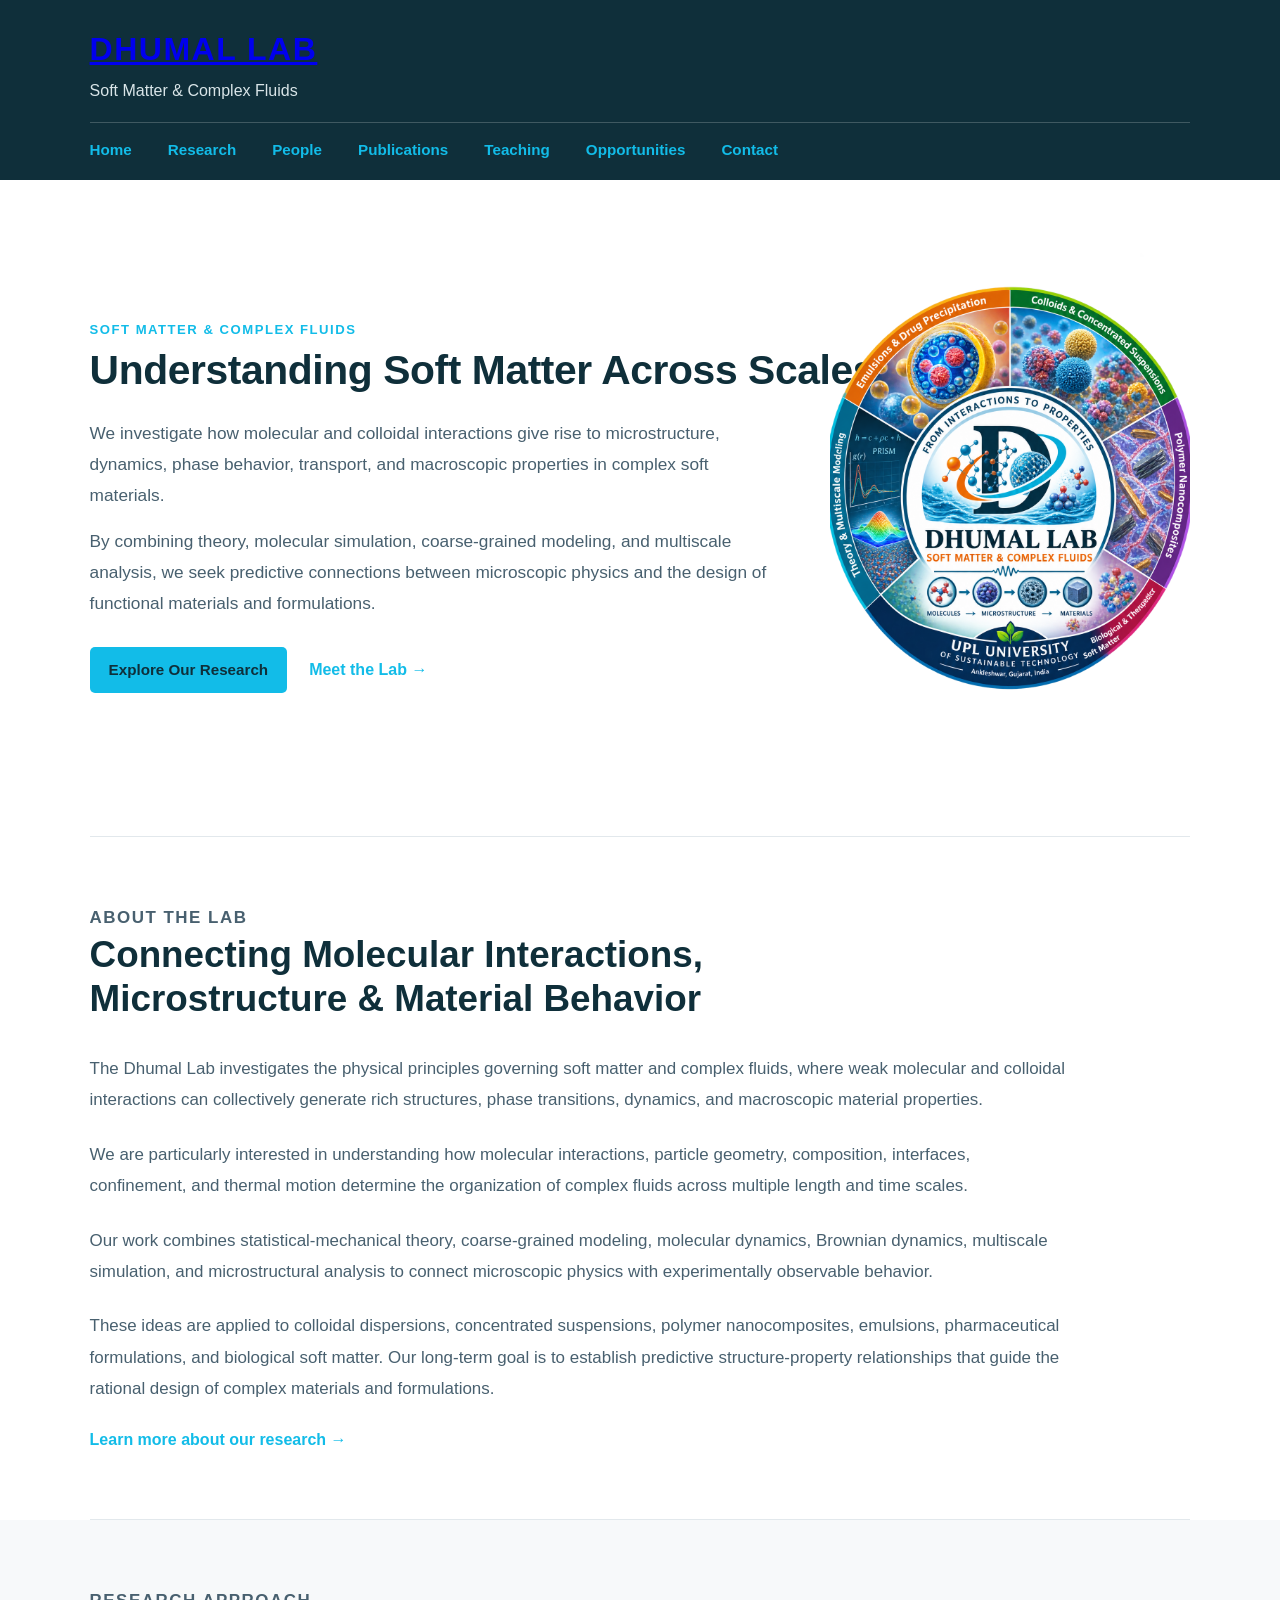
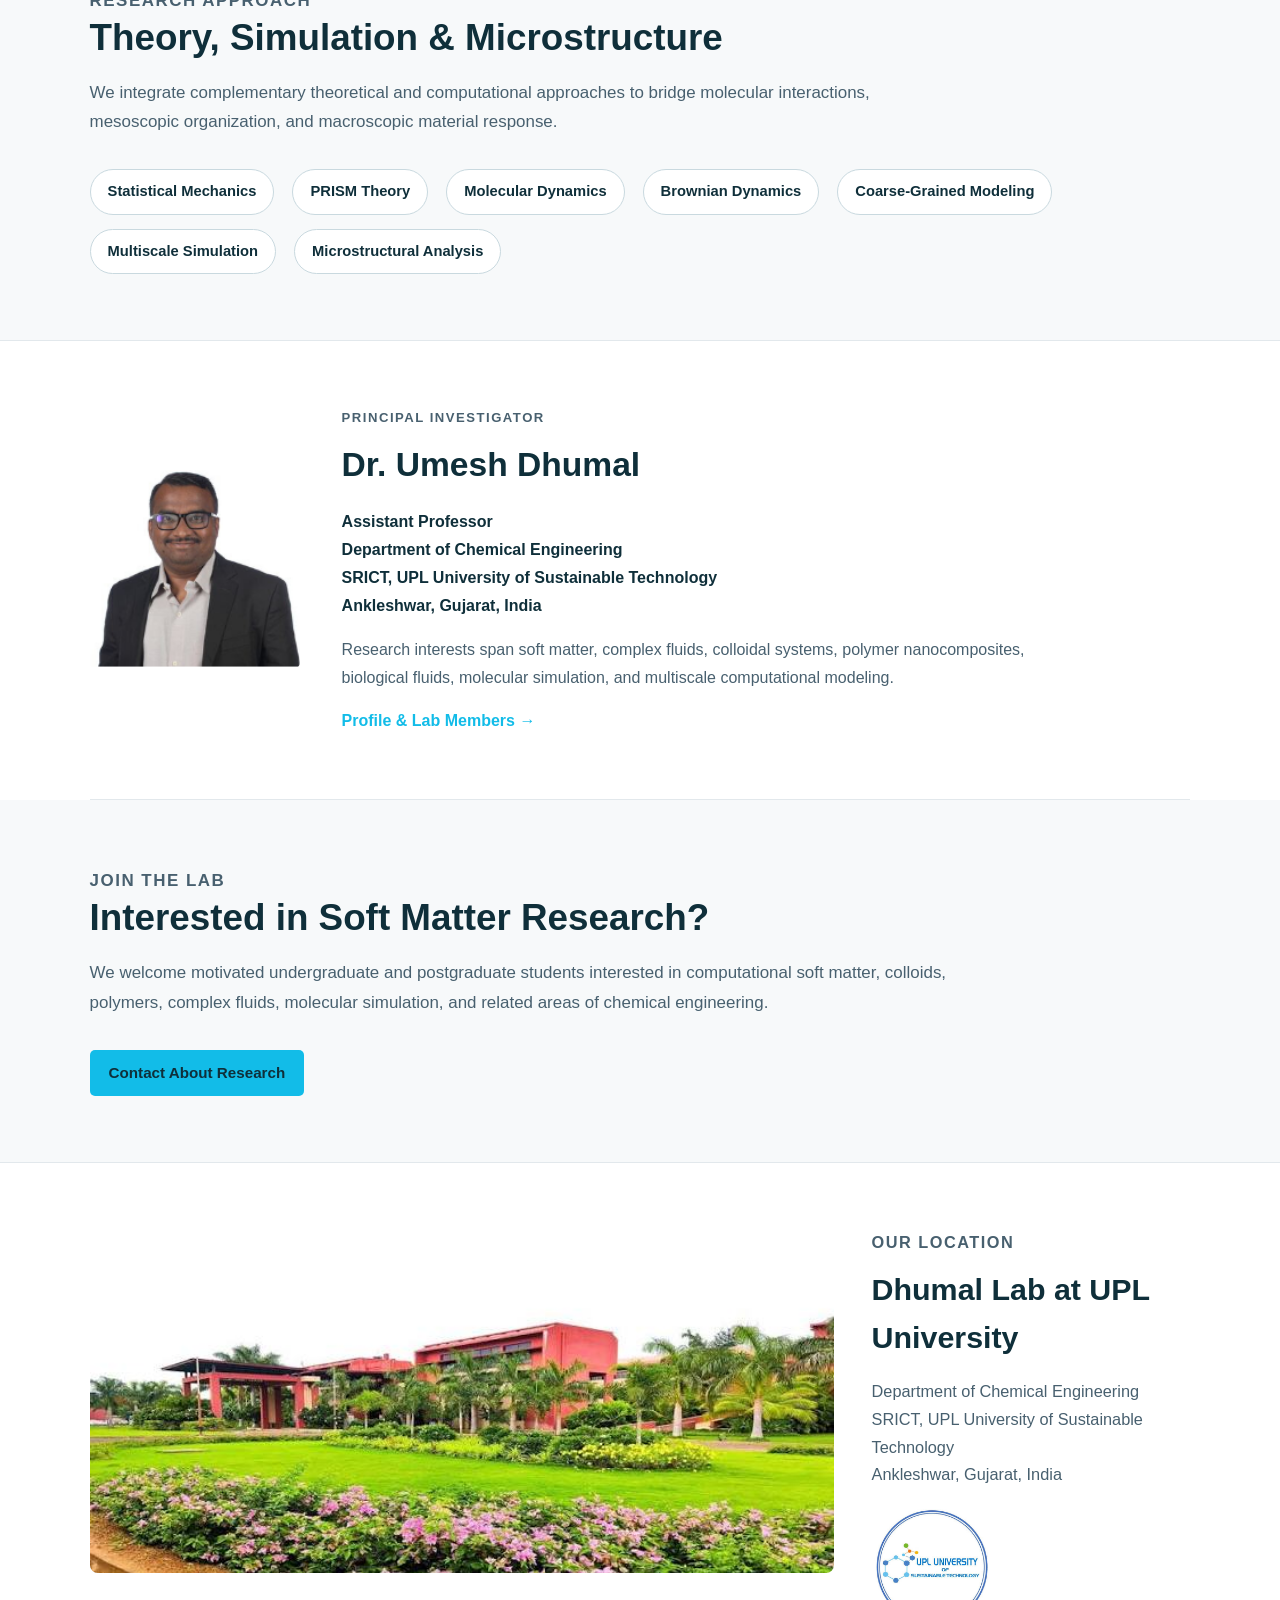
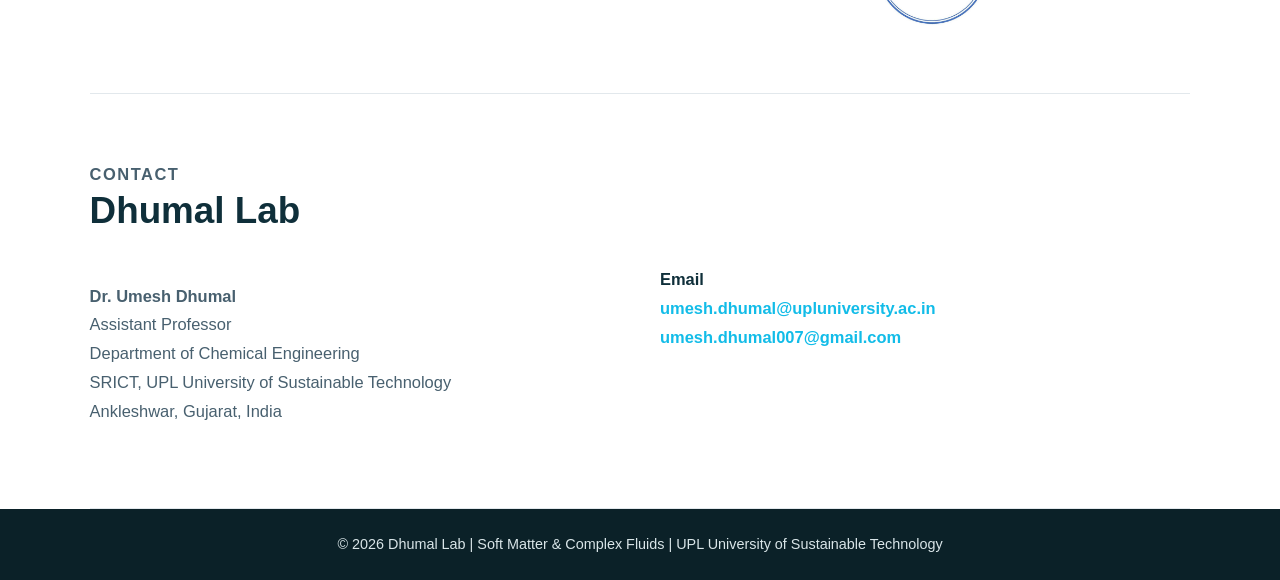
==== commit de6beccb: "Update index.html" ====
--- a/index.html
+++ b/index.html
@@ -32,12 +32,23 @@
 
         <div class="lab-identity">
 
-            <h1>DHUMAL LAB</h1>
-
-            <p>Soft Matter &amp; Complex Fluids</p>
-
-        </div>
-
+    <h1>
+
+        <a href="/DhumalLab_SoftMatter/index.html">
+
+            DHUMAL LAB
+
+        </a>
+
+    </h1>
+
+    <p>
+
+        Soft Matter &amp; Complex Fluids
+
+    </p>
+
+</div>
 
 <nav class="site-nav" aria-label="Main navigation">
 
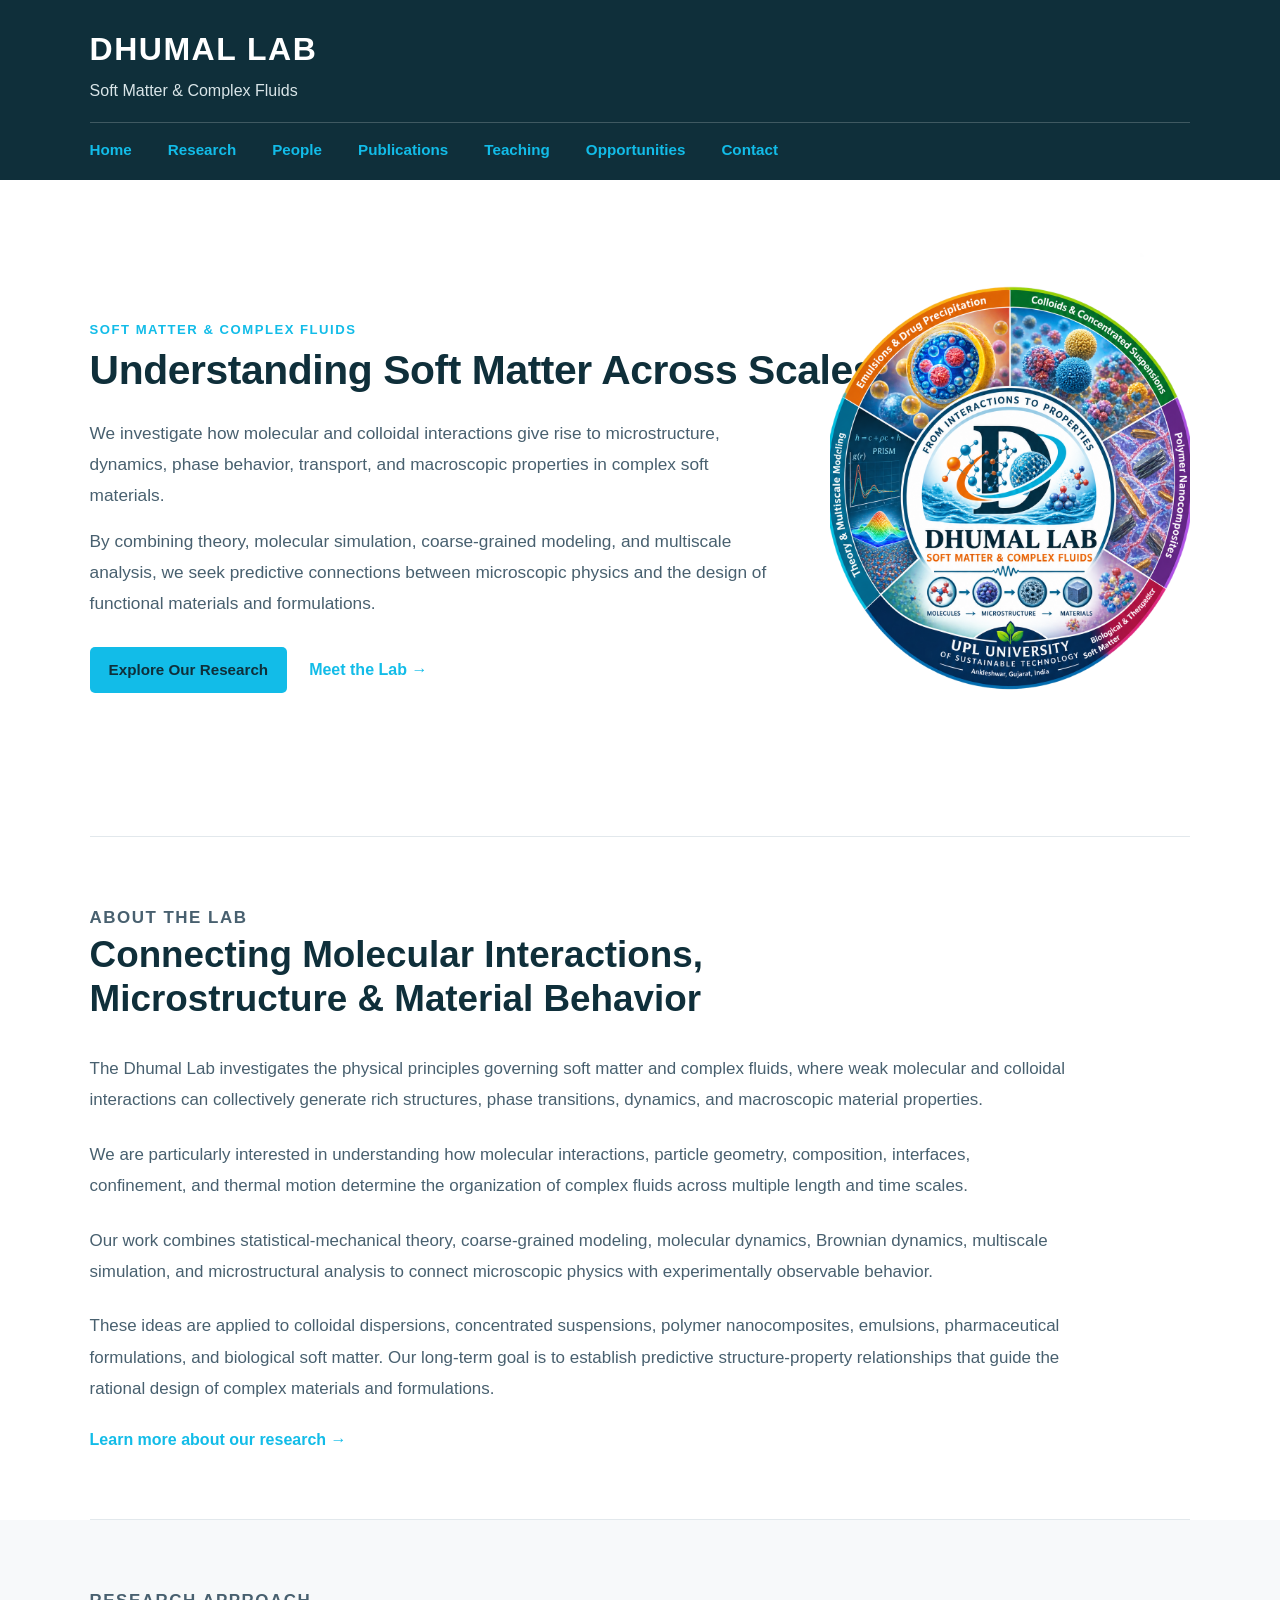
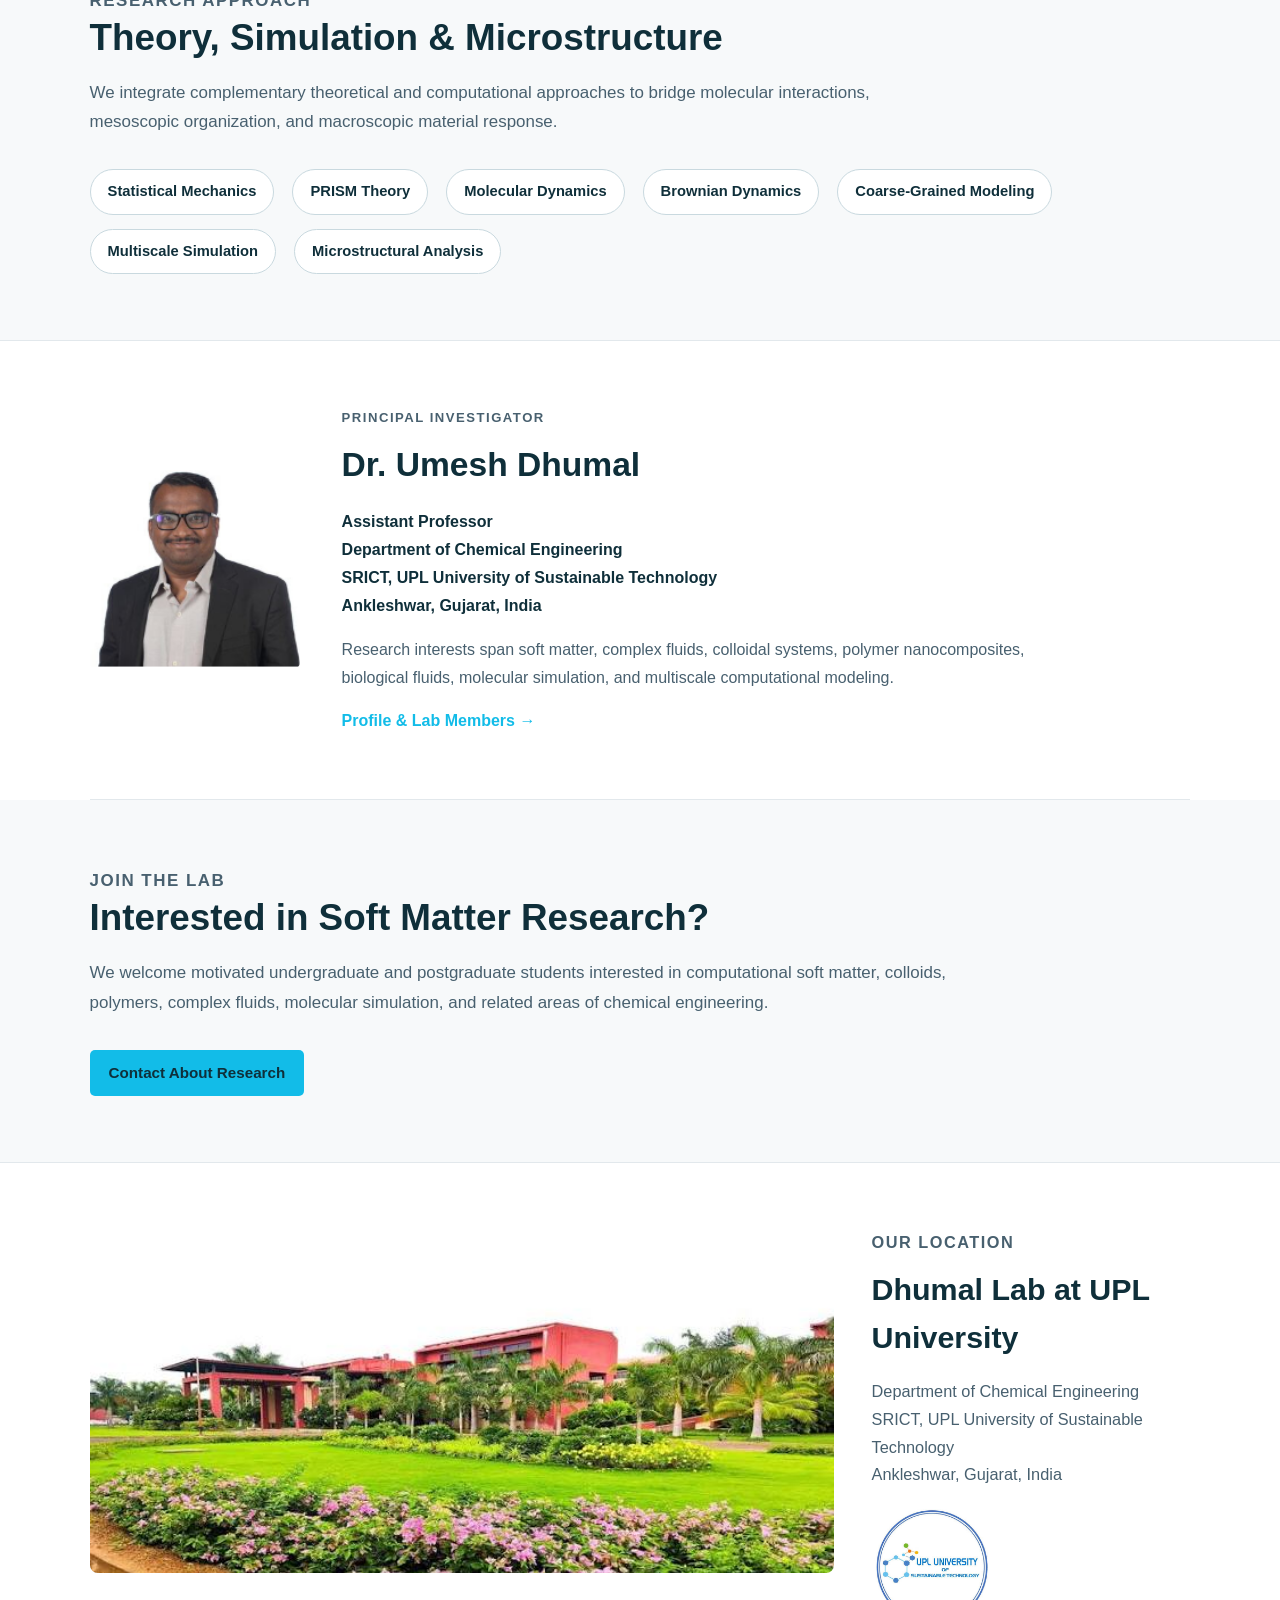
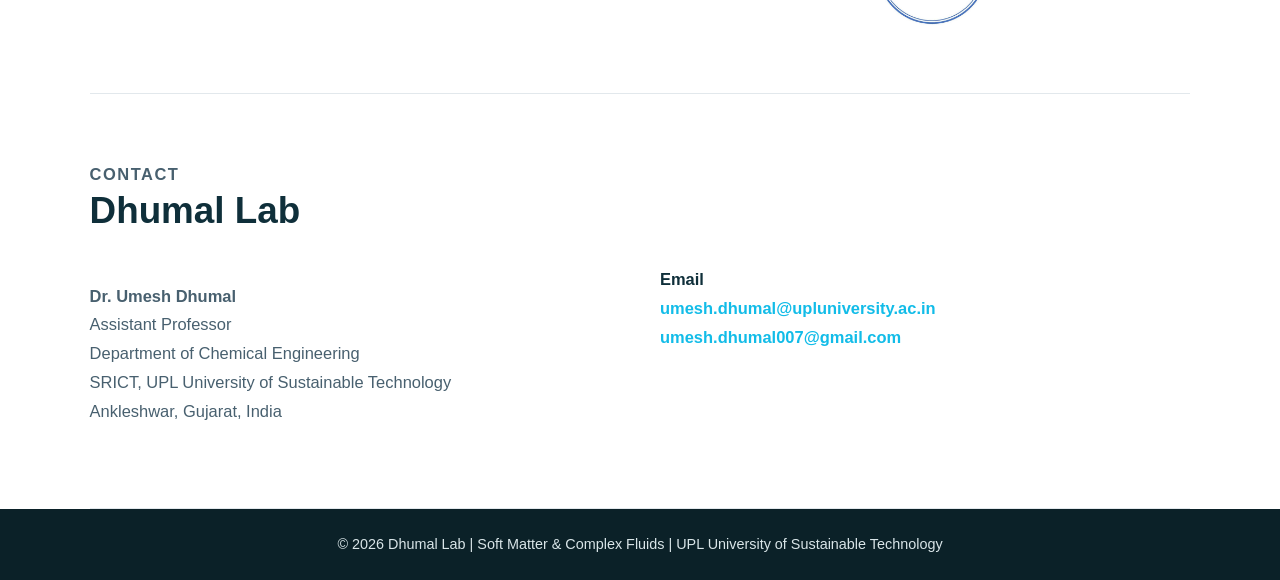
==== commit 8e190b5e: "Update index.html" ====
--- a/index.html
+++ b/index.html
@@ -30,22 +30,16 @@
 
     <div class="header-inner">
 
-        <div class="lab-identity">
+       <div class="lab-identity">
 
     <h1>
-
         <a href="/DhumalLab_SoftMatter/index.html">
-
             DHUMAL LAB
-
         </a>
-
     </h1>
 
     <p>
-
         Soft Matter &amp; Complex Fluids
-
     </p>
 
 </div>
--- a/style.css
+++ b/style.css
@@ -1387,3 +1387,28 @@
         padding: 21px;
     }
 }
+/* =========================================================
+
+   CLICKABLE LAB TITLE
+
+   ========================================================= */
+
+.lab-identity h1 a,
+
+.lab-identity h1 a:link,
+
+.lab-identity h1 a:visited {
+
+    color: #ffffff;
+
+    text-decoration: none;
+
+}
+
+.lab-identity h1 a:hover,
+
+.lab-identity h1 a:focus {
+
+    color: var(--cyan);
+
+}
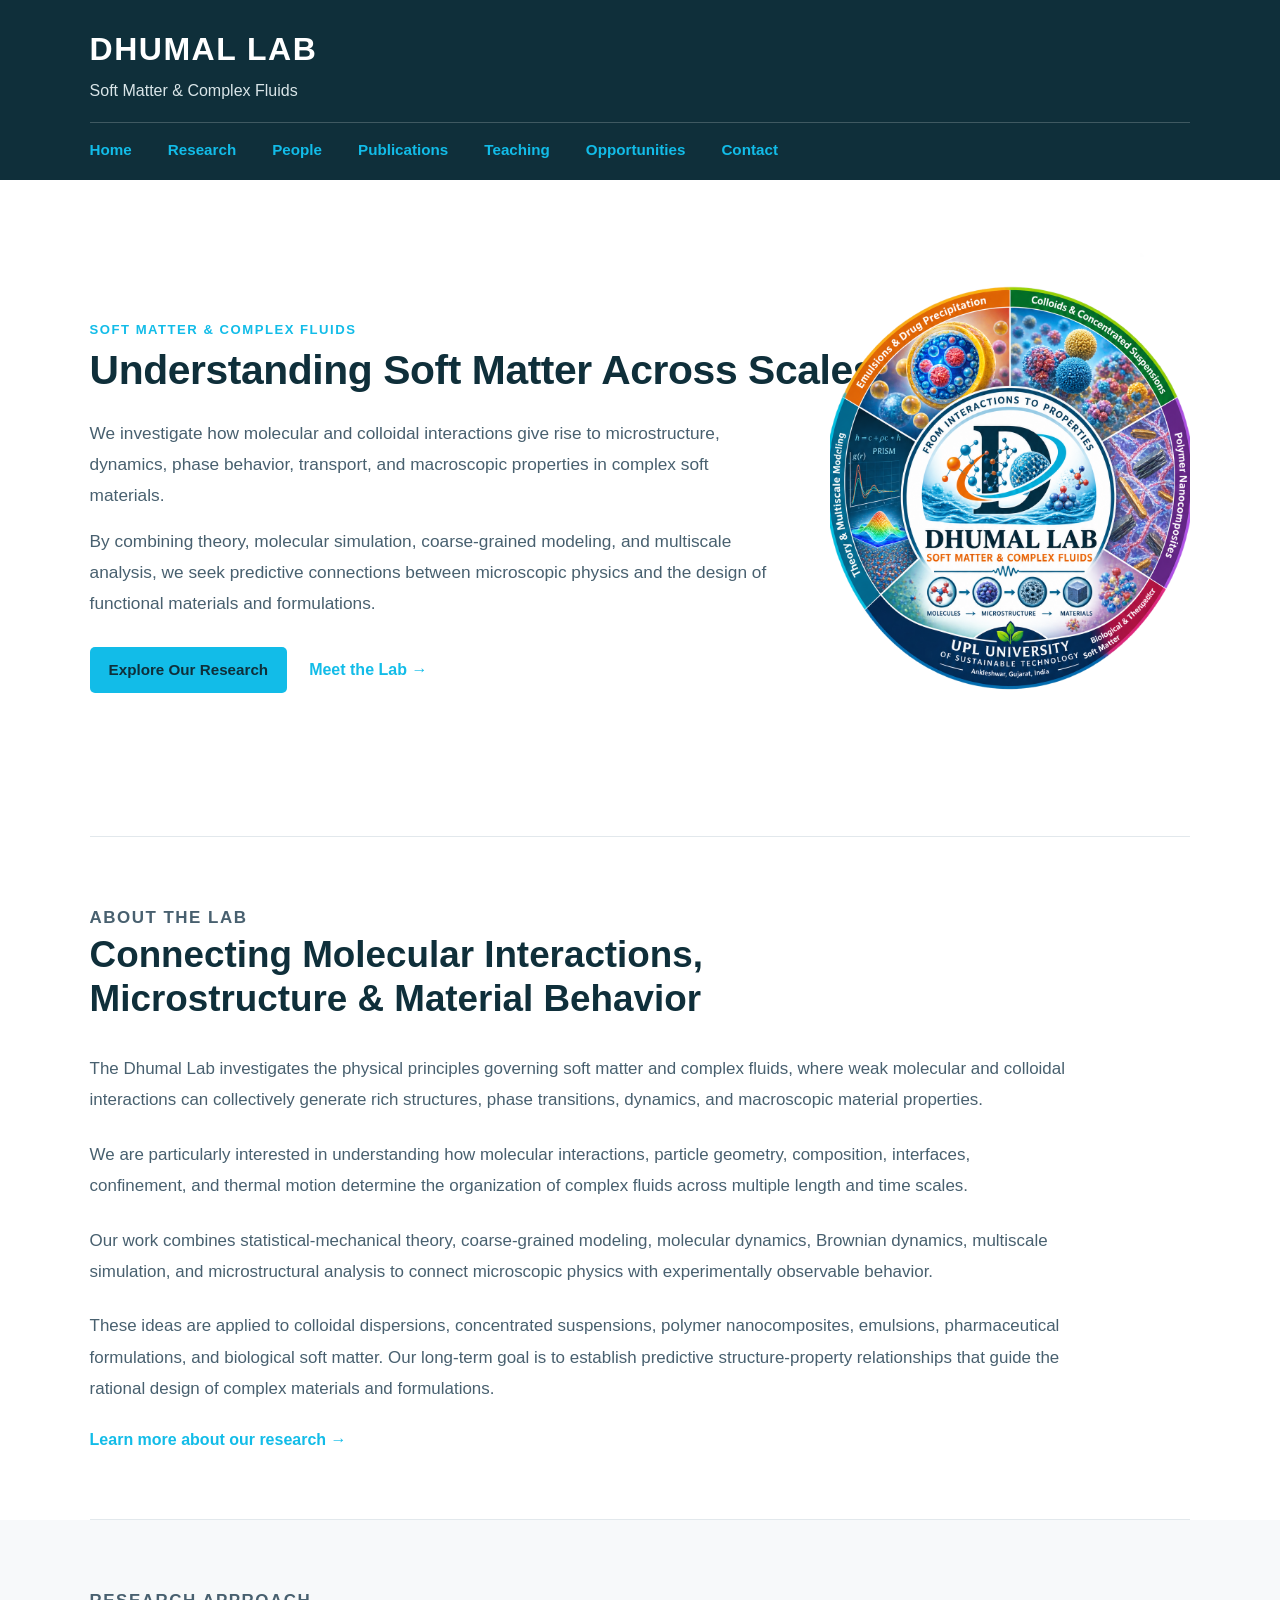
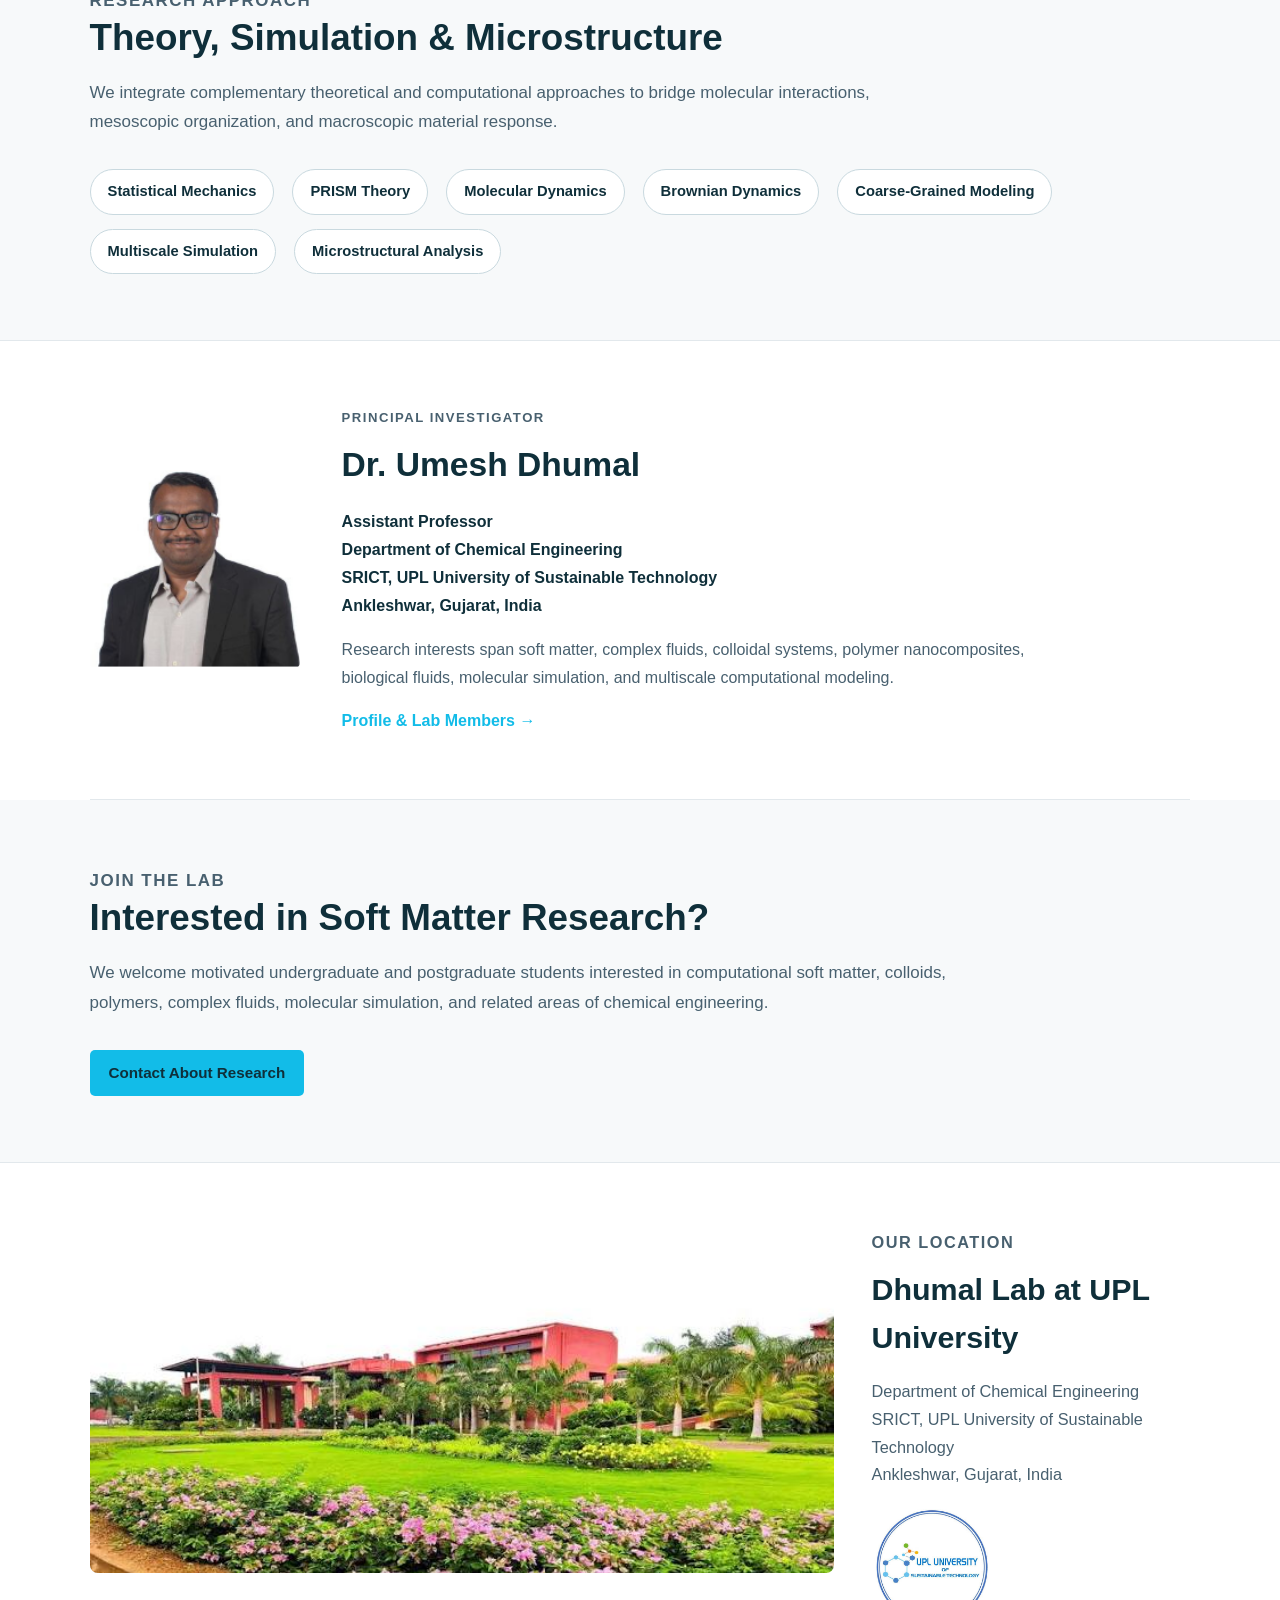
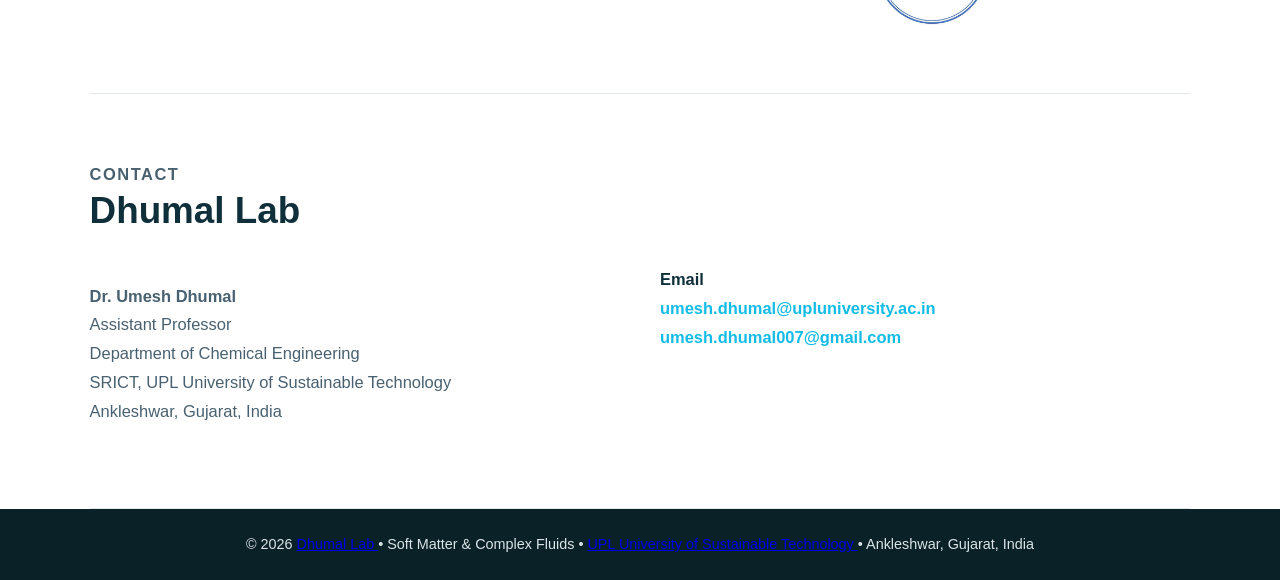
==== commit fb8221e7: "Update index.html" ====
--- a/index.html
+++ b/index.html
@@ -551,16 +551,34 @@
 
 
 
-<!-- =========================================================
-     FOOTER
-     ========================================================= -->
-
 <footer>
 
     <p>
-        &copy; 2026 Dhumal Lab |
-        Soft Matter &amp; Complex Fluids |
-        UPL University of Sustainable Technology
+
+        &copy; 2026
+
+        <a href="/DhumalLab_SoftMatter/index.html">
+            Dhumal Lab
+        </a>
+
+        <span class="footer-divider">&bull;</span>
+
+        Soft Matter &amp; Complex Fluids
+
+        <span class="footer-divider">&bull;</span>
+
+        <a
+            href="https://upluniversity.ac.in/"
+            target="_blank"
+            rel="noopener noreferrer"
+        >
+            UPL University of Sustainable Technology
+        </a>
+
+        <span class="footer-divider">&bull;</span>
+
+        Ankleshwar, Gujarat, India
+
     </p>
 
 </footer>
--- a/style.css
+++ b/style.css
@@ -93,7 +93,23 @@
 
 
 /* =========================================================
-   4. NAVIGATION
+   4. CLICKABLE LAB TITLE
+   ========================================================= */
+
+.lab-identity h1 a,
+.lab-identity h1 a:link,
+.lab-identity h1 a:visited,
+.lab-identity h1 a:hover,
+.lab-identity h1 a:focus,
+.lab-identity h1 a:active {
+    color: #ffffff;
+
+    text-decoration: none;
+}
+
+
+/* =========================================================
+   5. NAVIGATION
    ========================================================= */
 
 .site-nav {
@@ -127,7 +143,7 @@
 
 
 /* =========================================================
-   5. MAIN
+   6. MAIN
    ========================================================= */
 
 main {
@@ -139,7 +155,7 @@
 
 
 /* =========================================================
-   6. GENERAL SECTIONS
+   7. GENERAL SECTIONS
    ========================================================= */
 
 section {
@@ -186,7 +202,7 @@
 
 
 /* =========================================================
-   7. COMPACT HEADINGS
+   8. COMPACT HEADINGS
    ========================================================= */
 
 .compact-heading {
@@ -201,7 +217,7 @@
 
 
 /* =========================================================
-   8. BUTTONS / LINKS
+   9. BUTTONS / LINKS
    ========================================================= */
 
 .primary-button {
@@ -243,7 +259,7 @@
 
 
 /* =========================================================
-   9. HERO
+   10. HERO
    ========================================================= */
 
 .hero-section {
@@ -303,7 +319,7 @@
 
 
 /* =========================================================
-   10. HERO LAB LOGO
+   11. HERO LAB LOGO
    ========================================================= */
 
 .hero-logo {
@@ -326,7 +342,7 @@
 
 
 /* =========================================================
-   11. ABOUT LAB
+   12. ABOUT LAB
    ========================================================= */
 
 .lab-overview-content {
@@ -344,7 +360,7 @@
 
 
 /* =========================================================
-   12. METHODS / RESEARCH APPROACH
+   13. METHODS / RESEARCH APPROACH
    ========================================================= */
 
 .methods-section {
@@ -382,7 +398,7 @@
 
 
 /* =========================================================
-   13. HOMEPAGE PI PREVIEW
+   14. HOMEPAGE PI PREVIEW
    ========================================================= */
 
 .home-pi-grid {
@@ -426,7 +442,7 @@
 
 
 /* =========================================================
-   14. OPPORTUNITIES
+   15. OPPORTUNITIES
    ========================================================= */
 
 .home-opportunities {
@@ -441,7 +457,7 @@
 
 
 /* =========================================================
-   15. CAMPUS
+   16. CAMPUS
    ========================================================= */
 
 .campus-section {
@@ -502,7 +518,7 @@
 
 
 /* =========================================================
-   16. CONTACT
+   17. CONTACT
    ========================================================= */
 
 .contact-grid {
@@ -545,7 +561,7 @@
 
 
 /* =========================================================
-   17. RESEARCH PAGE INTRO
+   18. RESEARCH PAGE INTRO
    ========================================================= */
 
 .page-intro {
@@ -571,7 +587,7 @@
 
 
 /* =========================================================
-   18. RESEARCH CARDS
+   19. RESEARCH CARDS
    ========================================================= */
 
 .research-grid {
@@ -645,7 +661,7 @@
 
 
 /* =========================================================
-   19. PREVIOUS RESEARCH
+   20. PREVIOUS RESEARCH
    ========================================================= */
 
 .past-research-preview {
@@ -702,7 +718,7 @@
 
 
 /* =========================================================
-   20. PEOPLE PAGE
+   21. OLD PEOPLE PROFILE STYLES
    ========================================================= */
 
 .person-profile {
@@ -758,6 +774,11 @@
     font-weight: 600;
 }
 
+.person-contact a:hover,
+.person-contact a:focus {
+    color: var(--orange);
+}
+
 .profile-research-block {
     margin-top: 24px;
 }
@@ -777,7 +798,7 @@
 
 
 /* =========================================================
-   21. EDUCATION / EXPERIENCE
+   22. EDUCATION / EXPERIENCE
    ========================================================= */
 
 .academic-list {
@@ -848,20 +869,192 @@
     padding-right: 8.2%;
 }
 
-.students-placeholder {
-    max-width: 760px;
-
-    padding: 20px 22px;
-
+
+/* =========================================================
+   23. LAB MEMBER DIRECTORY
+   ========================================================= */
+
+.member-section {
+    background-color: #ffffff;
+}
+
+.member-section-alt {
     background-color: var(--light-bg);
 
-    border: 1px solid var(--border);
+    margin-left: -8.2%;
+    margin-right: -8.2%;
+
+    padding-left: 8.2%;
+    padding-right: 8.2%;
+}
+
+.member-grid {
+    display: grid;
+
+    grid-template-columns: repeat(3, minmax(0, 1fr));
+
+    gap: 34px;
+
+    max-width: 1000px;
+}
+
+.member-grid-pi {
+    grid-template-columns: minmax(200px, 250px);
+}
+
+.member-card {
+    text-align: center;
+}
+
+.member-card img,
+.member-photo-placeholder {
+    width: 100%;
+    max-width: 220px;
+
+    aspect-ratio: 1 / 1;
+
+    margin: 0 auto 15px;
+
     border-radius: 8px;
 }
 
-
-/* =========================================================
-   22. PUBLICATIONS PAGE
+.member-card img {
+    object-fit: cover;
+}
+
+.member-photo-link {
+    display: block;
+
+    text-decoration: none;
+}
+
+.member-card h3 {
+    margin: 0 0 4px;
+
+    color: var(--dark-teal);
+
+    font-size: 1.08rem;
+}
+
+.member-card h3 a,
+.member-card h3 a:link,
+.member-card h3 a:visited {
+    color: var(--dark-teal);
+
+    text-decoration: none;
+}
+
+.member-card h3 a:hover,
+.member-card h3 a:focus {
+    color: var(--orange);
+}
+
+.member-card p {
+    margin: 0;
+
+    color: var(--text-medium);
+
+    font-size: 0.91rem;
+}
+
+
+/* =========================================================
+   24. TEMPORARY MEMBER PHOTO PLACEHOLDERS
+   ========================================================= */
+
+.member-photo-placeholder {
+    display: flex;
+
+    align-items: center;
+    justify-content: center;
+
+    background-color: var(--dark-teal);
+
+    color: #ffffff;
+
+    font-size: 1.45rem;
+    font-weight: 700;
+
+    letter-spacing: 1px;
+}
+
+
+/* =========================================================
+   25. INDIVIDUAL MEMBER PROFILE
+   ========================================================= */
+
+.individual-profile-section {
+    padding-top: 60px;
+}
+
+.individual-profile-grid {
+    display: grid;
+
+    grid-template-columns: 280px minmax(0, 1fr);
+
+    gap: 48px;
+
+    align-items: start;
+}
+
+.individual-profile-photo img {
+    width: 100%;
+    max-width: 280px;
+
+    border-radius: 8px;
+}
+
+.individual-profile-content h1 {
+    margin: 0 0 12px;
+
+    color: var(--dark-teal);
+
+    font-size: 2.35rem;
+    line-height: 1.15;
+}
+
+.individual-profile-position {
+    margin: 0 0 26px;
+
+    color: var(--dark-teal);
+
+    font-size: 1rem;
+    font-weight: 600;
+
+    line-height: 1.7;
+}
+
+.individual-profile-content .profile-research-block {
+    margin-top: 26px;
+}
+
+.individual-profile-content .profile-research-block h2 {
+    margin: 0 0 13px;
+
+    color: var(--dark-teal);
+
+    font-size: 1.15rem;
+}
+
+.individual-profile-content .profile-research-block p {
+    max-width: 780px;
+
+    margin: 0 0 17px;
+
+    color: var(--text-medium);
+
+    font-size: 1rem;
+    line-height: 1.75;
+}
+
+.profile-back-section {
+    padding-top: 35px;
+    padding-bottom: 35px;
+}
+
+
+/* =========================================================
+   26. PUBLICATIONS PAGE
    ========================================================= */
 
 .publication-section-heading {
@@ -977,7 +1170,7 @@
 
 
 /* =========================================================
-   23. ALTERNATE SECTION
+   27. ALTERNATE SECTION
    ========================================================= */
 
 .alternate-section {
@@ -992,7 +1185,7 @@
 
 
 /* =========================================================
-   24. CONFERENCES
+   28. CONFERENCES
    ========================================================= */
 
 .conference-list {
@@ -1052,7 +1245,7 @@
 
 
 /* =========================================================
-   25. TEACHING PAGE - CURRENT COURSES
+   29. TEACHING PAGE - CURRENT COURSES
    ========================================================= */
 
 .current-course-grid {
@@ -1108,7 +1301,7 @@
 
 
 /* =========================================================
-   26. TEACHING TEXT
+   30. TEACHING TEXT
    ========================================================= */
 
 .teaching-text {
@@ -1126,7 +1319,7 @@
 
 
 /* =========================================================
-   27. TEACHING HISTORY
+   31. TEACHING HISTORY
    ========================================================= */
 
 .teaching-timeline {
@@ -1190,7 +1383,7 @@
 
 
 /* =========================================================
-   28. FOOTER
+   32. FOOTER
    ========================================================= */
 
 footer {
@@ -1210,7 +1403,7 @@
 
 
 /* =========================================================
-   29. TABLET
+   33. TABLET
    ========================================================= */
 
 @media (max-width: 1100px) {
@@ -1262,11 +1455,25 @@
     .current-course-grid {
         grid-template-columns: 1fr;
     }
-}
-
-
-/* =========================================================
-   30. MOBILE
+
+    .member-grid {
+        grid-template-columns: repeat(2, minmax(0, 1fr));
+    }
+
+    .member-grid-pi {
+        grid-template-columns: minmax(180px, 230px);
+    }
+
+    .individual-profile-grid {
+        grid-template-columns: 230px minmax(0, 1fr);
+
+        gap: 36px;
+    }
+}
+
+
+/* =========================================================
+   34. MOBILE
    ========================================================= */
 
 @media (max-width: 650px) {
@@ -1317,7 +1524,8 @@
     .home-opportunities,
     .people-interests-section,
     .experience-section,
-    .alternate-section {
+    .alternate-section,
+    .member-section-alt {
         margin-left: -6%;
         margin-right: -6%;
 
@@ -1386,29 +1594,118 @@
     .course-card {
         padding: 21px;
     }
-}
-/* =========================================================
-
-   CLICKABLE LAB TITLE
-
-   ========================================================= */
-
-.lab-identity h1 a,
-
-.lab-identity h1 a:link,
-
-.lab-identity h1 a:visited {
-
-    color: #ffffff;
-
-    text-decoration: none;
-
-}
-
-.lab-identity h1 a:hover,
-
-.lab-identity h1 a:focus {
-
-    color: var(--cyan);
-
-}
+
+    .member-grid,
+    .member-grid-pi {
+        grid-template-columns: 1fr;
+    }
+
+    .member-card {
+        max-width: 240px;
+    }
+
+    .individual-profile-grid {
+        grid-template-columns: 1fr;
+
+        gap: 28px;
+    }
+
+    .individual-profile-photo img {
+        max-width: 230px;
+    }
+
+    .individual-profile-content h1 {
+        font-size: 2rem;
+    }
+}
+/* =========================================================
+   MEMBER PHOTO PLACEHOLDER
+   ========================================================= */
+
+.member-photo-empty {
+    width: 100%;
+    max-width: 220px;
+    aspect-ratio: 1 / 1;
+
+    margin: 0 auto 15px;
+
+    display: flex;
+    align-items: center;
+    justify-content: center;
+
+    background-color: #f4f7f8;
+
+    border: 1px dashed #b8c7cd;
+    border-radius: 8px;
+
+    color: #81939b;
+
+    font-size: 0.85rem;
+}
+
+
+/* =========================================================
+   MEMBER POSITION
+   ========================================================= */
+
+.member-position {
+    margin: 0 0 10px !important;
+
+    color: var(--text-medium) !important;
+
+    font-size: 0.91rem !important;
+    font-weight: 600;
+}
+
+
+/* =========================================================
+   MEMBER SHORT PROFILE
+   ========================================================= */
+
+.member-snippet {
+    max-width: 220px;
+
+    margin: 0 auto !important;
+
+    color: #6c7e88 !important;
+
+    font-size: 0.86rem !important;
+    line-height: 1.55 !important;
+}
+/* =========================================================
+   EMPTY MEMBER PHOTO PLACEHOLDER
+   ========================================================= */
+
+.member-photo-empty {
+    width: 100%;
+    max-width: 220px;
+    aspect-ratio: 1 / 1;
+
+    margin: 0 auto 15px;
+
+    display: flex;
+    align-items: center;
+    justify-content: center;
+
+    background-color: #f4f7f8;
+
+    border: 1px dashed #b8c7cd;
+    border-radius: 8px;
+
+    color: #81939b;
+
+    font-size: 0.85rem;
+}
+
+
+/* =========================================================
+   MEMBER POSITION
+   ========================================================= */
+
+.member-position {
+    margin: 0 !important;
+
+    color: var(--text-medium) !important;
+
+    font-size: 0.91rem !important;
+}
